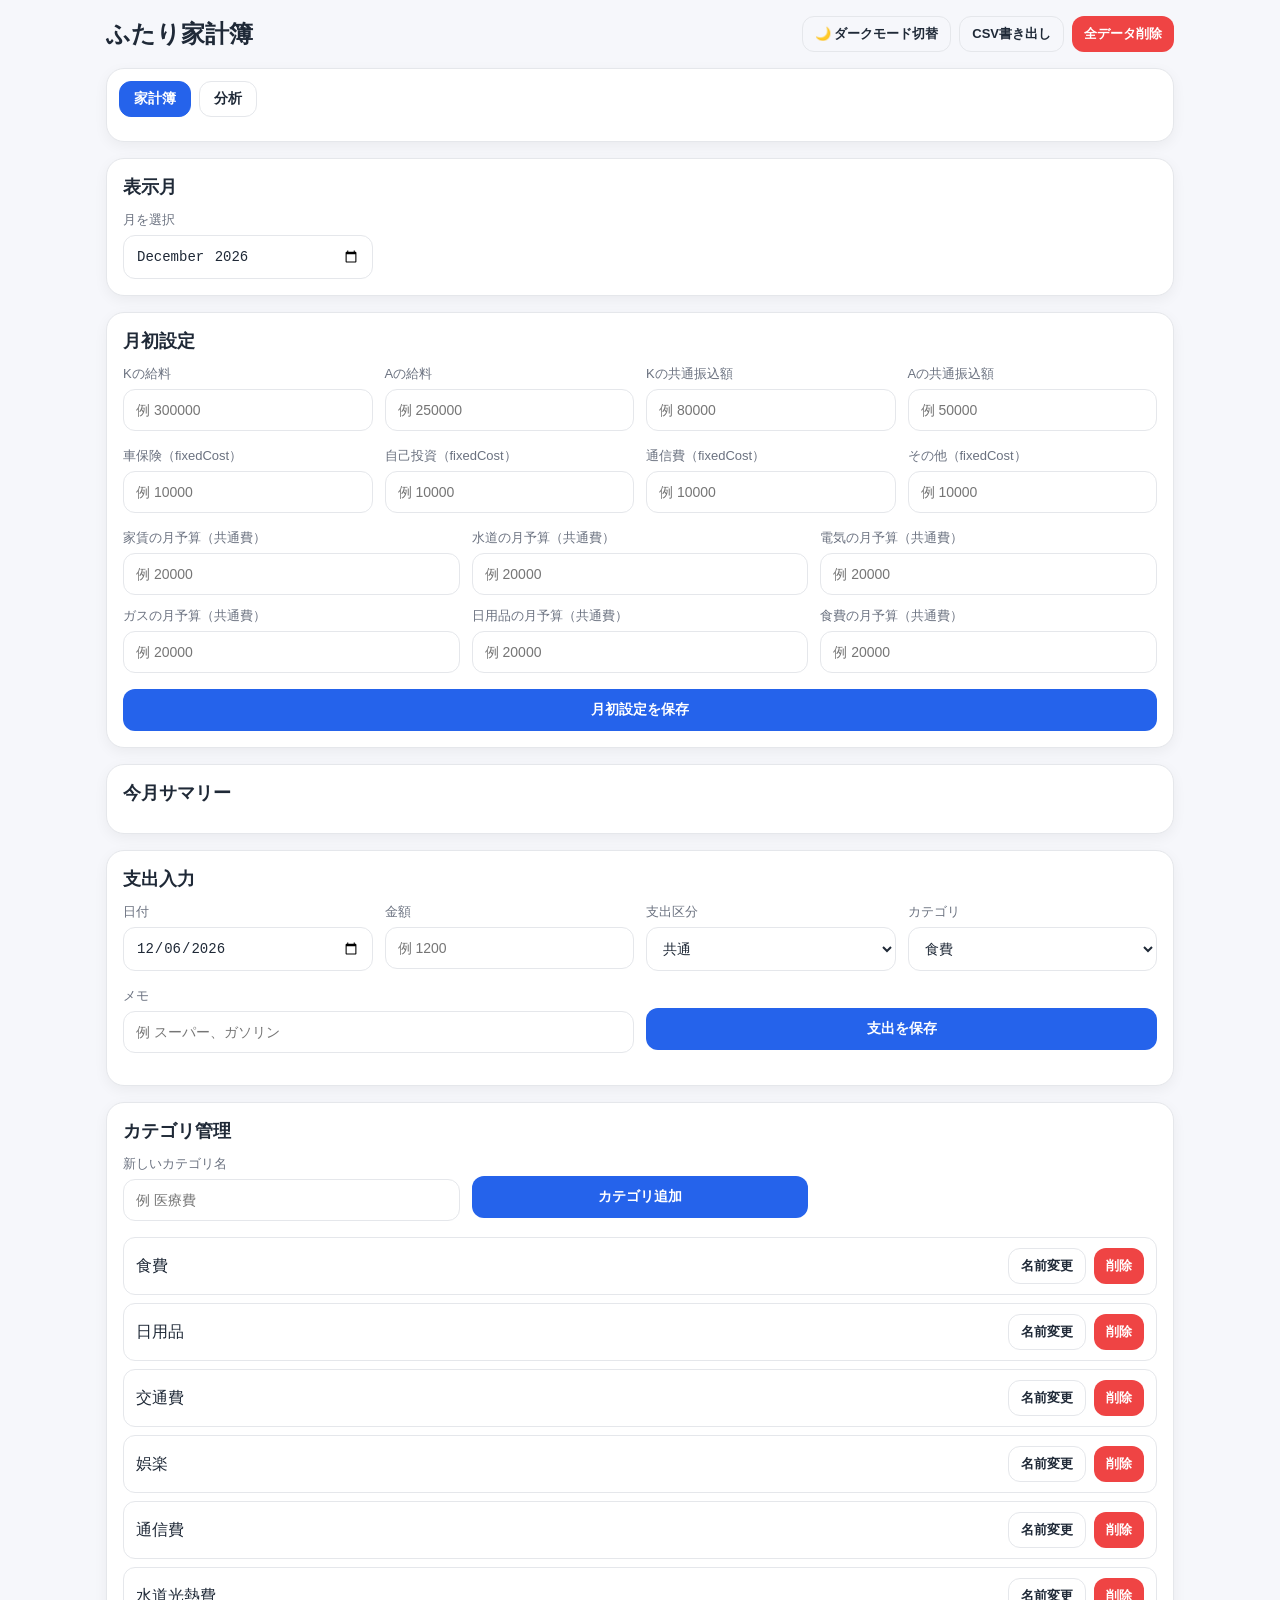
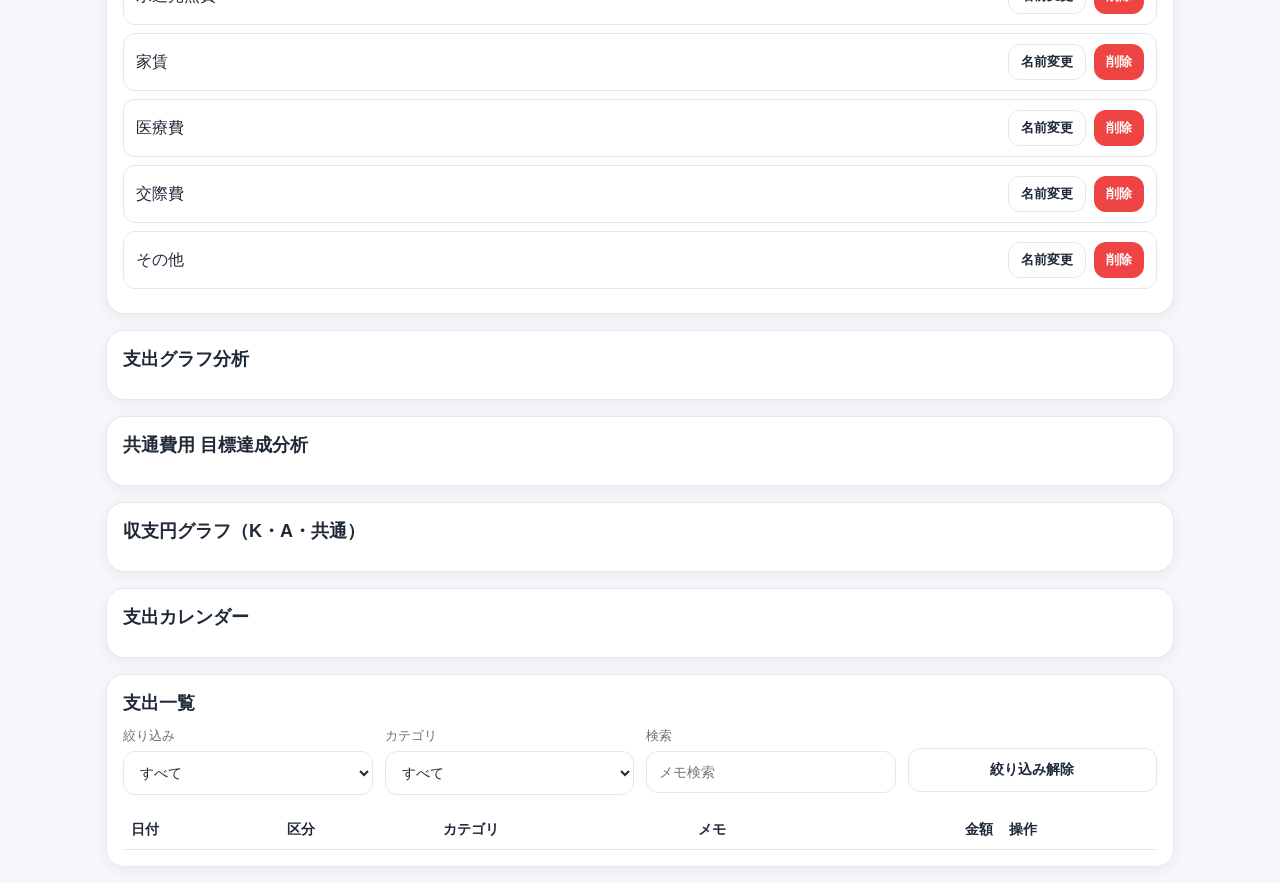
==== index.html @ 37479541 "Merge branch 'main' into codex/fix-expenditure-analysis-features" ====
<!DOCTYPE html>
<html lang="ja">
<head>
  <meta charset="UTF-8" />
  <meta name="viewport" content="width=device-width, initial-scale=1.0" />
  <title>ふたり家計簿</title>
  <style>
    :root{
      --bg:#f6f7fb;
      --card:#ffffff;
      --text:#1f2937;
      --sub:#6b7280;
      --line:#e5e7eb;
      --accent:#2563eb;
      --accent2:#10b981;
      --danger:#ef4444;
      --male:#3b82f6;
      --female:#ec4899;
      --common:#8b5cf6;
    }
    body.dark{
      --bg:#0f172a;
      --card:#111827;
      --text:#f3f4f6;
      --sub:#9ca3af;
      --line:#374151;
      --accent:#60a5fa;
      --accent2:#34d399;
      --danger:#f87171;
      --male:#60a5fa;
      --female:#f472b6;
      --common:#a78bfa;
    }
    *{box-sizing:border-box}
    body{
      margin:0;
      font-family:-apple-system,BlinkMacSystemFont,"Segoe UI",Roboto,"Hiragino Sans","Noto Sans JP",sans-serif;
      background:var(--bg);
      color:var(--text);
    }
    .wrap{
      max-width:1100px;
      margin:0 auto;
      padding:16px;
    }
    .topbar{
      display:flex;
      justify-content:space-between;
      align-items:center;
      gap:12px;
      margin-bottom:16px;
      flex-wrap:wrap;
    }
    .title{
      font-size:24px;
      font-weight:700;
    }
    .row{
      display:grid;
      grid-template-columns:repeat(12,1fr);
      gap:16px;
    }
    .card{
      grid-column:span 12;
      background:var(--card);
      border:1px solid var(--line);
      border-radius:18px;
      padding:16px;
      box-shadow:0 4px 14px rgba(0,0,0,.05);
    }
    .card h2{
      margin:0 0 12px;
      font-size:18px;
    }
    .grid-2{
      display:grid;
      grid-template-columns:1fr 1fr;
      gap:12px;
    }
    .grid-3{
      display:grid;
      grid-template-columns:repeat(3,1fr);
      gap:12px;
    }
    .grid-4{
      display:grid;
      grid-template-columns:repeat(4,1fr);
      gap:12px;
    }
    label{
      display:block;
      font-size:13px;
      color:var(--sub);
      margin-bottom:6px;
    }
    input, select, button, textarea{
      width:100%;
      padding:12px;
      border:1px solid var(--line);
      border-radius:12px;
      background:var(--card);
      color:var(--text);
      font-size:14px;
    }
    textarea{min-height:80px; resize:vertical}
    button{
      cursor:pointer;
      font-weight:700;
    }
    .btn-primary{
      background:var(--accent);
      color:white;
      border:none;
    }
    .btn-sub{
      background:transparent;
    }
    .btn-danger{
      background:var(--danger);
      color:white;
      border:none;
    }
    .summary{
      display:grid;
      grid-template-columns:repeat(3,1fr);
      gap:12px;
    }
    .metric{
      border:1px solid var(--line);
      border-radius:16px;
      padding:14px;
    }
    .metric .label{
      color:var(--sub);
      font-size:13px;
      margin-bottom:8px;
    }
    .metric .value{
      font-size:22px;
      font-weight:800;
    }
    .tag{
      display:inline-block;
      padding:4px 10px;
      border-radius:999px;
      font-size:12px;
      font-weight:700;
      color:white;
    }
    .tag-common{background:var(--common)}
    .tag-male{background:var(--male)}
    .tag-female{background:var(--female)}
    table{
      width:100%;
      border-collapse:collapse;
      font-size:14px;
    }
    th,td{
      padding:10px 8px;
      border-bottom:1px solid var(--line);
      text-align:left;
      vertical-align:top;
    }
    .actions{
      display:flex;
      gap:8px;
      flex-wrap:wrap;
    }
    .small{
      width:auto;
      padding:8px 12px;
      font-size:13px;
    }
    .muted{color:var(--sub)}
    .right{text-align:right}
    .chartbar{
      height:14px;
      background:var(--line);
      border-radius:999px;
      overflow:hidden;
      margin-top:6px;
    }
    .chartfill{
      height:100%;
      border-radius:999px;
    }
    .section-space{margin-top:16px}
    .tabs{display:flex;gap:8px;flex-wrap:wrap;margin-bottom:12px}
    .tab-btn{width:auto;padding:8px 14px}
    .tab-btn.active{background:var(--accent);color:#fff;border-color:var(--accent)}
    .pie-wrap{display:grid;grid-template-columns:repeat(auto-fit,minmax(280px,1fr));gap:16px}
    .pie-card{border:1px solid var(--line);border-radius:16px;padding:16px}
    .pie{
      width:min(240px,70vw);
      height:min(240px,70vw);
      border-radius:50%;
      margin:0 auto 14px;
      background:conic-gradient(var(--accent) 0 50%, var(--line) 50% 100%);
      border:1px solid var(--line);
    }
    .pie-title{font-size:17px;font-weight:700;margin-bottom:10px}
    .pie-summary{font-size:14px;margin-bottom:12px}
    .legend{display:grid;gap:8px}
    .legend-item{display:flex;align-items:center;justify-content:space-between;gap:10px;font-size:14px}
    .legend-label{display:flex;align-items:center;gap:8px;min-width:0}
    .legend-color{width:14px;height:14px;border-radius:4px;flex-shrink:0;border:1px solid rgba(0,0,0,.08)}
    .legend-text{white-space:nowrap;overflow:hidden;text-overflow:ellipsis}
    .section-title{font-weight:700;font-size:16px;margin-bottom:12px}
    .bar-group{display:grid;gap:14px}
    .bar-box{border:1px solid var(--line);border-radius:14px;padding:14px}
    .budget-result{font-weight:700}
    .budget-result.over{color:var(--danger)}
    .budget-result.under{color:var(--male)}
    .calendar{display:grid;grid-template-columns:repeat(7,1fr);gap:6px}
    .cal-cell{border:1px solid var(--line);border-radius:10px;padding:10px;min-height:56px;font-size:13px}
    .cal-head{font-weight:700;text-align:center;background:var(--bg)}
    .cal-mark{display:inline-block;width:8px;height:8px;border-radius:50%;background:var(--accent2);margin-left:4px}
    @media (max-width: 820px){
      .grid-2,.grid-3,.grid-4,.summary{grid-template-columns:1fr}
      .title{font-size:20px}
      table{font-size:13px}
      .hide-mobile{display:none}
      .pie-card{padding:14px}
      .legend-item{font-size:13px}
    }
  </style>
</head>
<body>
  <div class="wrap">
    <div class="topbar">
      <div class="title">ふたり家計簿</div>
      <div class="actions">
        <button class="small btn-sub" id="themeBtn">🌙 ダークモード切替</button>
        <button class="small btn-sub" id="exportBtn">CSV書き出し</button>
        <button class="small btn-danger" id="resetBtn">全データ削除</button>
      </div>
    </div>

    <div class="row">
      <div class="card" style="padding:12px;" data-page="all">
        <div class="tabs">
          <button class="btn-sub tab-btn active" data-tab="ledger" id="ledgerTab">家計簿</button>
          <button class="btn-sub tab-btn" data-tab="analysis" id="analysisTab">分析</button>
        </div>
      </div>
      <div class="card" data-page="ledger">
        <h2>表示月</h2>
        <div class="grid-4">
          <div>
            <label>月を選択</label>
            <input type="month" id="monthPicker" />
          </div>
        </div>
      </div>

      <div class="card" data-page="ledger">
        <h2>月初設定</h2>
        <div class="grid-4">
          <div>
            <label>Kの給料</label>
            <input type="number" id="maleSalary" placeholder="例 300000" />
          </div>
          <div>
            <label>Aの給料</label>
            <input type="number" id="femaleSalary" placeholder="例 250000" />
          </div>
          <div>
            <label>Kの共通振込額</label>
            <input type="number" id="maleTransfer" placeholder="例 80000" />
          </div>
          <div>
            <label>Aの共通振込額</label>
            <input type="number" id="femaleTransfer" placeholder="例 50000" />
          </div>
        </div>
        <div id="fixedCostInputs" class="grid-4 section-space"></div>
        <div id="commonBudgetInputs" class="grid-3 section-space"></div>
        <div class="section-space">
          <button class="btn-primary" id="saveMonthlyBtn">月初設定を保存</button>
        </div>
      </div>

      <div class="card" data-page="ledger">
        <h2>今月サマリー</h2>
        <div class="summary" id="summaryArea"></div>
      </div>

      <div class="card" data-page="ledger">
        <h2>支出入力</h2>
        <div class="grid-4">
          <div>
            <label>日付</label>
            <input type="date" id="date" />
          </div>
          <div>
            <label>金額</label>
            <input type="number" id="amount" placeholder="例 1200" />
          </div>
          <div>
            <label>支出区分</label>
            <select id="owner">
              <option value="common">共通</option>
              <option value="male">K</option>
              <option value="female">A</option>
            </select>
          </div>
          <div>
            <label>カテゴリ</label>
            <select id="category"></select>
          </div>
        </div>
        <div class="grid-2 section-space">
          <div>
            <label>メモ</label>
            <input type="text" id="memo" placeholder="例 スーパー、ガソリン" />
          </div>
          <div>
            <label>&nbsp;</label>
            <button class="btn-primary" id="saveTxBtn">支出を保存</button>
          </div>
        </div>
        <div class="muted section-space" id="editState"></div>
      </div>

      <div class="card" data-page="ledger">
        <h2>カテゴリ管理</h2>
        <div class="grid-3">
          <div>
            <label>新しいカテゴリ名</label>
            <input type="text" id="newCategory" placeholder="例 医療費" />
          </div>
          <div>
            <label>&nbsp;</label>
            <button class="btn-primary" id="addCategoryBtn">カテゴリ追加</button>
          </div>
          <div></div>
        </div>
        <div class="section-space" id="categoryList"></div>
      </div>

      <div class="card" data-page="analysis">
        <h2>支出グラフ分析</h2>
        <div id="chartArea"></div>
      </div>

      <div class="card" data-page="analysis">
        <h2>共通費用 目標達成分析</h2>
        <div id="budgetAnalysisArea"></div>
      </div>

      <div class="card" data-page="analysis">
        <h2>収支円グラフ（K・A・共通）</h2>
        <div id="pieArea" class="pie-wrap"></div>
      </div>

      <div class="card" data-page="analysis">
        <h2>支出カレンダー</h2>
        <div id="calendarArea"></div>
      </div>

      <div class="card" data-page="ledger">
        <h2>支出一覧</h2>
        <div class="grid-4">
          <div>
            <label>絞り込み</label>
            <select id="filterOwner">
              <option value="">すべて</option>
              <option value="common">共通</option>
              <option value="male">K</option>
              <option value="female">A</option>
            </select>
          </div>
          <div>
            <label>カテゴリ</label>
            <select id="filterCategory">
              <option value="">すべて</option>
            </select>
          </div>
          <div>
            <label>検索</label>
            <input type="text" id="searchText" placeholder="メモ検索" />
          </div>
          <div>
            <label>&nbsp;</label>
            <button class="btn-sub" id="clearFilterBtn">絞り込み解除</button>
          </div>
        </div>
        <div class="section-space" style="overflow:auto">
          <table>
            <thead>
              <tr>
                <th>日付</th>
                <th>区分</th>
                <th>カテゴリ</th>
                <th>メモ</th>
                <th class="right">金額</th>
                <th>操作</th>
              </tr>
            </thead>
            <tbody id="txTable"></tbody>
          </table>
        </div>
      </div>
    </div>
  </div>

  <script>
    const DEFAULT_CATEGORIES = ["食費","日用品","交通費","娯楽","通信費","水道光熱費","家賃","医療費","交際費","その他"];
    const COMMON_BUDGET_CATEGORIES = ["家賃","水道","電気","ガス","日用品","食費"];
    const FIXED_COST_CATEGORIES = ["車保険","自己投資","通信費","その他"];
    const STORAGE_KEY = "kakeibo_app_v1";

    const state = loadState();
    let editingId = null;

    const els = {
      monthPicker: document.getElementById("monthPicker"),
      maleSalary: document.getElementById("maleSalary"),
      femaleSalary: document.getElementById("femaleSalary"),
      maleTransfer: document.getElementById("maleTransfer"),
      femaleTransfer: document.getElementById("femaleTransfer"),
      saveMonthlyBtn: document.getElementById("saveMonthlyBtn"),
      fixedCostInputs: document.getElementById("fixedCostInputs"),
      commonBudgetInputs: document.getElementById("commonBudgetInputs"),
      date: document.getElementById("date"),
      amount: document.getElementById("amount"),
      owner: document.getElementById("owner"),
      category: document.getElementById("category"),
      memo: document.getElementById("memo"),
      saveTxBtn: document.getElementById("saveTxBtn"),
      txTable: document.getElementById("txTable"),
      summaryArea: document.getElementById("summaryArea"),
      filterOwner: document.getElementById("filterOwner"),
      filterCategory: document.getElementById("filterCategory"),
      searchText: document.getElementById("searchText"),
      clearFilterBtn: document.getElementById("clearFilterBtn"),
      addCategoryBtn: document.getElementById("addCategoryBtn"),
      newCategory: document.getElementById("newCategory"),
      categoryList: document.getElementById("categoryList"),
      chartArea: document.getElementById("chartArea"),
      budgetAnalysisArea: document.getElementById("budgetAnalysisArea"),
      pieArea: document.getElementById("pieArea"),
      calendarArea: document.getElementById("calendarArea"),
      exportBtn: document.getElementById("exportBtn"),
      resetBtn: document.getElementById("resetBtn"),
      themeBtn: document.getElementById("themeBtn"),
      editState: document.getElementById("editState"),
      pageCards: [...document.querySelectorAll("[data-page]")],
      tabButtons: [...document.querySelectorAll(".tab-btn")]
    };

    init();

    function init(){
      const now = new Date();
      const month = state.currentMonth || now.toISOString().slice(0,7);
      state.currentMonth = month;
      els.monthPicker.value = month;
      els.date.value = new Date().toISOString().slice(0,10);

      applyTheme();
      renderCategoryOptions();
      renderFilterCategoryOptions();
      renderFixedCostInputs();
      renderBudgetInputs();
      loadMonthlyInputs();
      renderAll();
      setPage(state.currentPage || "ledger");

      els.monthPicker.addEventListener("change", () => {
        state.currentMonth = els.monthPicker.value;
        saveState();
        loadMonthlyInputs();
        renderAll();
      });

      els.saveMonthlyBtn.addEventListener("click", saveMonthlyData);
      els.saveTxBtn.addEventListener("click", saveTransaction);
      els.filterOwner.addEventListener("change", renderTransactions);
      els.filterCategory.addEventListener("change", renderTransactions);
      els.searchText.addEventListener("input", renderTransactions);
      els.clearFilterBtn.addEventListener("click", () => {
        els.filterOwner.value = "";
        els.filterCategory.value = "";
        els.searchText.value = "";
        renderTransactions();
      });
      els.addCategoryBtn.addEventListener("click", addCategory);
      els.exportBtn.addEventListener("click", exportCSV);
      els.resetBtn.addEventListener("click", resetAll);
      els.themeBtn.addEventListener("click", toggleTheme);
      els.tabButtons.forEach(btn => {
        btn.addEventListener("click", () => setPage(btn.dataset.tab));
      });
    }

    function loadState(){
      const raw = localStorage.getItem(STORAGE_KEY);
      if(raw){
        try{
          const parsed = JSON.parse(raw);
          parsed.categories = parsed.categories?.length ? parsed.categories : [...DEFAULT_CATEGORIES];
          parsed.monthly = parsed.monthly || {};
          Object.keys(parsed.monthly).forEach(month => {
            const monthData = parsed.monthly[month] || {};
            if(monthData.isAutoCreated == null){
              monthData.isAutoCreated = isEmptyAutoCreatedMonth(month, monthData, parsed.transactions || []);
            }
            parsed.monthly[month] = monthData;
          });
          parsed.transactions = parsed.transactions || [];
          parsed.theme = parsed.theme || "light";
          parsed.currentPage = parsed.currentPage || "ledger";
          return parsed;
        }catch(e){}
      }
      return {
        currentMonth: "",
        categories: [...DEFAULT_CATEGORIES],
        monthly: {},
        transactions: [],
        theme: "light",
        currentPage: "ledger"
      };
    }

    function isEmptyAutoCreatedMonth(month, monthData, transactions){
      const hasTransactions = transactions.some(t => t.month === month);
      const hasMonthlyValues = Number(monthData.maleSalary || 0) > 0
        || Number(monthData.femaleSalary || 0) > 0
        || Number(monthData.maleTransfer || 0) > 0
        || Number(monthData.femaleTransfer || 0) > 0;
      const hasFixedCosts = FIXED_COST_CATEGORIES.some(cat => Number(monthData.fixedCosts?.[cat] || 0) > 0);
      const hasCommonBudgets = Object.values(monthData.commonBudgets || {}).some(v => Number(v || 0) > 0);
      return !hasTransactions && !hasMonthlyValues && !hasFixedCosts && !hasCommonBudgets;
    }

    function saveState(){
      localStorage.setItem(STORAGE_KEY, JSON.stringify(state));
    }

    function getMonthData(month){
      if(!state.monthly[month]){
        state.monthly[month] = {
          maleSalary: 0,
          femaleSalary: 0,
          maleTransfer: 0,
          femaleTransfer: 0,
          isAutoCreated: true,
          fixedCosts: getInheritedFixedCosts(month),
          commonBudgets: {}
        };
      }
      if(state.monthly[month].isAutoCreated){
        state.monthly[month].fixedCosts = getInheritedFixedCosts(month);
      }
      state.monthly[month].fixedCosts = state.monthly[month].fixedCosts || {};
      state.monthly[month].commonBudgets = state.monthly[month].commonBudgets || {};
      return state.monthly[month];
    }

    function getInheritedFixedCosts(month){
      let previousMonth = getPreviousMonth(month);
      let previous = state.monthly[previousMonth];
      while((!previous || previous.isAutoCreated) && previousMonth >= "2000-01"){
        previousMonth = getPreviousMonth(previousMonth);
        previous = state.monthly[previousMonth];
      }
      const fixedCosts = {};
      FIXED_COST_CATEGORIES.forEach(cat => {
        fixedCosts[cat] = Number(previous?.fixedCosts?.[cat] || 0);
      });
      return fixedCosts;
    }

    function getPreviousMonth(month){
      const [year, mon] = month.split("-").map(Number);
      const date = new Date(year, mon - 2, 1);
      return `${date.getFullYear()}-${String(date.getMonth() + 1).padStart(2, "0")}`;
    }

    function renderFixedCostInputs(){
      els.fixedCostInputs.innerHTML = FIXED_COST_CATEGORIES.map(cat => `
        <div>
          <label>${escapeHtml(cat)}（fixedCost）</label>
          <input type="number" data-fixed-cost="${escapeHtml(cat)}" placeholder="例 10000" />
        </div>
      `).join("");
    }

    function renderBudgetInputs(){
      els.commonBudgetInputs.innerHTML = COMMON_BUDGET_CATEGORIES.map(cat => `
        <div>
          <label>${escapeHtml(cat)}の月予算（共通費）</label>
          <input type="number" data-budget-cat="${escapeHtml(cat)}" placeholder="例 20000" />
        </div>
      `).join("");
    }

    function loadMonthlyInputs(){
      const m = getMonthData(state.currentMonth);
      els.maleSalary.value = m.maleSalary || "";
      els.femaleSalary.value = m.femaleSalary || "";
      els.maleTransfer.value = m.maleTransfer || "";
      els.femaleTransfer.value = m.femaleTransfer || "";
      FIXED_COST_CATEGORIES.forEach(cat => {
        const input = document.querySelector(`[data-fixed-cost="${cat}"]`);
        if(input) input.value = m.fixedCosts?.[cat] || "";
      });
      COMMON_BUDGET_CATEGORIES.forEach(cat => {
        const input = document.querySelector(`[data-budget-cat="${cat}"]`);
        if(input) input.value = m.commonBudgets?.[cat] || "";
      });
    }

    function saveMonthlyData(){
      const m = getMonthData(state.currentMonth);
      m.maleSalary = Number(els.maleSalary.value || 0);
      m.femaleSalary = Number(els.femaleSalary.value || 0);
      m.maleTransfer = Number(els.maleTransfer.value || 0);
      m.femaleTransfer = Number(els.femaleTransfer.value || 0);
      m.isAutoCreated = false;
      m.fixedCosts = m.fixedCosts || {};
      FIXED_COST_CATEGORIES.forEach(cat => {
        const input = document.querySelector(`[data-fixed-cost="${cat}"]`);
        m.fixedCosts[cat] = Number(input?.value || 0);
      });
      m.commonBudgets = m.commonBudgets || {};
      COMMON_BUDGET_CATEGORIES.forEach(cat => {
        const input = document.querySelector(`[data-budget-cat="${cat}"]`);
        m.commonBudgets[cat] = Number(input?.value || 0);
      });
      saveState();
      renderAll();
      alert("月初設定を保存しました");
    }

    function renderCategoryOptions(){
      els.category.innerHTML = "";
      state.categories.forEach(cat => {
        const opt = document.createElement("option");
        opt.value = cat;
        opt.textContent = cat;
        els.category.appendChild(opt);
      });

      els.categoryList.innerHTML = state.categories.map(cat => `
        <div style="display:flex;gap:8px;align-items:center;justify-content:space-between;border:1px solid var(--line);padding:10px 12px;border-radius:12px;margin-bottom:8px;">
          <div>${escapeHtml(cat)}</div>
          <div class="actions">
            <button class="small btn-sub" onclick="renameCategory('${escapeJs(cat)}')">名前変更</button>
            <button class="small btn-danger" onclick="deleteCategory('${escapeJs(cat)}')">削除</button>
          </div>
        </div>
      `).join("");
    }

    function renderFilterCategoryOptions(){
      const current = els.filterCategory.value;
      els.filterCategory.innerHTML = '<option value="">すべて</option>';
      state.categories.forEach(cat => {
        const opt = document.createElement("option");
        opt.value = cat;
        opt.textContent = cat;
        els.filterCategory.appendChild(opt);
      });
      if([...els.filterCategory.options].some(o => o.value === current)){
        els.filterCategory.value = current;
      }
    }

    function addCategory(){
      const name = (els.newCategory.value || "").trim();
      if(!name) return alert("カテゴリ名を入力してください");
      if(state.categories.includes(name)) return alert("同じカテゴリがあります");
      state.categories.push(name);
      saveState();
      els.newCategory.value = "";
      renderCategoryOptions();
      renderFilterCategoryOptions();
    }

    window.renameCategory = function(oldName){
      const next = prompt("新しいカテゴリ名を入力してください", oldName);
      if(!next) return;
      const name = next.trim();
      if(!name) return;
      if(name !== oldName && state.categories.includes(name)) return alert("同じカテゴリがあります");

      state.categories = state.categories.map(c => c === oldName ? name : c);
      state.transactions.forEach(t => {
        if(t.category === oldName) t.category = name;
      });
      saveState();
      renderCategoryOptions();
      renderFilterCategoryOptions();
      renderAll();
    }

    window.deleteCategory = function(name){
      const used = state.transactions.some(t => t.category === name);
      if(used){
        alert("このカテゴリは使用中なので削除できません");
        return;
      }
      if(!confirm("カテゴリを削除しますか？")) return;
      state.categories = state.categories.filter(c => c !== name);
      saveState();
      renderCategoryOptions();
      renderFilterCategoryOptions();
    }

    function saveTransaction(){
      const date = els.date.value;
      const amount = Number(els.amount.value || 0);
      const owner = els.owner.value;
      const category = els.category.value;
      const memo = (els.memo.value || "").trim();

      if(!date) return alert("日付を入力してください");
      if(!amount || amount <= 0) return alert("金額を正しく入力してください");
      if(!category) return alert("カテゴリを選んでください");

      const tx = {
        id: editingId || crypto.randomUUID(),
        date,
        month: date.slice(0,7),
        amount,
        owner,
        category,
        memo
      };

      if(editingId){
        const idx = state.transactions.findIndex(t => t.id === editingId);
        state.transactions[idx] = tx;
        editingId = null;
        els.saveTxBtn.textContent = "支出を保存";
        els.editState.textContent = "";
      }else{
        state.transactions.push(tx);
      }

      saveState();
      clearForm();
      renderAll();
    }

    function clearForm(){
      els.amount.value = "";
      els.memo.value = "";
      els.owner.value = "common";
      els.category.value = state.categories[0] || "";
      els.date.value = new Date().toISOString().slice(0,10);
    }

    function getTransactionsForCurrentMonth(){
      return state.transactions
        .filter(t => t.month === state.currentMonth)
        .sort((a,b) => b.date.localeCompare(a.date));
    }

    function renderAll(){
      renderSummary();
      renderTransactions();
      renderCharts();
      renderBudgetAnalysis();
      renderPieCharts();
      renderCalendar();
    }

    function setPage(page){
      state.currentPage = page;
      saveState();
      els.pageCards.forEach(card => {
        const scope = card.dataset.page;
        card.style.display = (scope === "all" || scope === page) ? "" : "none";
      });
      els.tabButtons.forEach(btn => btn.classList.toggle("active", btn.dataset.tab === page));
    }

    function renderSummary(){
      const finance = getMonthlyFinance();

      els.summaryArea.innerHTML = `
        <div class="metric">
          <div class="label">2人の振込額 - 共通支出</div>
          <div class="value">${yen(finance.commonRemain)}</div>
        </div>
        <div class="metric">
          <div class="label">Kの給料 - Kの支出合計</div>
          <div class="value">${yen(maleRemain)}</div>
        </div>
        <div class="metric">
          <div class="label">Aの給料 - Aの支出合計</div>
          <div class="value">${yen(femaleRemain)}</div>
        </div>
        <div class="metric">
          <div class="label">共通支出合計</div>
          <div class="value">${yen(finance.commonExpense)}</div>
        </div>
        <div class="metric">
          <div class="label">Kの按分後残額（共通費60%反映）</div>
          <div class="value">${yen(maleAdjusted)}</div>
        </div>
        <div class="metric">
          <div class="label">Aの按分後残額（共通費40%反映）</div>
          <div class="value">${yen(femaleAdjusted)}</div>
        </div>
      `;
    }

    function renderTransactions(){
      const list = getTransactionsForCurrentMonth()
        .filter(t => !els.filterOwner.value || t.owner === els.filterOwner.value)
        .filter(t => !els.filterCategory.value || t.category === els.filterCategory.value)
        .filter(t => !els.searchText.value || (t.memo || "").toLowerCase().includes(els.searchText.value.toLowerCase()));

      els.txTable.innerHTML = list.map(t => `
        <tr>
          <td>${escapeHtml(t.date)}</td>
          <td>${ownerTag(t.owner)}</td>
          <td>${escapeHtml(t.category)}</td>
          <td>${escapeHtml(t.memo || "")}</td>
          <td class="right">${yen(t.amount)}</td>
          <td>
            <div class="actions">
              <button class="small btn-sub" onclick="editTx('${t.id}')">編集</button>
              <button class="small btn-danger" onclick="deleteTx('${t.id}')">削除</button>
            </div>
          </td>
        </tr>
      `).join("") || `<tr><td colspan="6" class="muted">まだ支出がありません</td></tr>`;
    }

    window.editTx = function(id){
      const t = state.transactions.find(x => x.id === id);
      if(!t) return;
      editingId = id;
      els.date.value = t.date;
      els.amount.value = t.amount;
      els.owner.value = t.owner;
      els.category.value = t.category;
      els.memo.value = t.memo || "";
      els.saveTxBtn.textContent = "編集を保存";
      els.editState.textContent = "編集中です。内容を直して「編集を保存」を押してください。";
      window.scrollTo({top: 0, behavior: "smooth"});
    }

    window.deleteTx = function(id){
      if(!confirm("この支出を削除しますか？")) return;
      state.transactions = state.transactions.filter(t => t.id !== id);
      if(editingId === id){
        editingId = null;
        els.saveTxBtn.textContent = "支出を保存";
        els.editState.textContent = "";
        clearForm();
      }
      saveState();
      renderAll();
    }

    function renderCharts(){
      const finance = getMonthlyFinance();
      const total = finance.commonExpense + finance.ownerExpenses.male + finance.ownerExpenses.female || 1;
      const catRows = Object.entries(finance.categoryTotals).sort((a,b) => b[1]-a[1]);

      els.chartArea.innerHTML = `
        <div class="grid-2">
          <div>
            <div style="font-weight:700;margin-bottom:10px;">共通 / K / A の比率</div>
            ${barRow("共通", byOwner.common, total, "var(--common)")}
            ${barRow("K", byOwner.male, total, "var(--male)")}
            ${barRow("A", byOwner.female, total, "var(--female)")}
          </div>
          <div class="bar-box">
            <div class="section-title">カテゴリ別支出</div>
            <div class="bar-group">
              ${catRows.length ? catRows.map(([name,val]) => barRow(name, val, sum(catRows.map(x=>x[1])) || 1, getCategoryColor(name))).join("") : '<div class="muted">まだデータがありません</div>'}
            </div>
          </div>
        </div>
      `;
    }

    function renderBudgetAnalysis(){
      const list = getTransactionsForCurrentMonth().filter(t => t.owner === "common");
      const budgets = getMonthData(state.currentMonth).commonBudgets || {};
      els.budgetAnalysisArea.innerHTML = COMMON_BUDGET_CATEGORIES.map(cat => {
        const spent = sum(list.filter(t => t.category.includes(cat)).map(t => t.amount));
        const budget = Number(budgets[cat] || 0);
        const diff = budget - spent;
        const total = Math.max(budget, spent, 1);
        const color = diff >= 0 ? "var(--male)" : "var(--danger)";
        const text = diff >= 0 ? `残額 ${yen(diff)}` : `${yen(diff)}`;
        return `
          <div style="margin-bottom:14px;border:1px solid var(--line);border-radius:14px;padding:14px;">
            <div style="display:flex;justify-content:space-between;gap:8px;">
              <div>${escapeHtml(cat)}（予算 ${yen(budget)} / 使用 ${yen(spent)}）</div>
              <div class="budget-result ${diff >= 0 ? "under" : "over"}">${text}</div>
            </div>
            <div class="chartbar" style="height:18px;margin-top:10px;"><div class="chartfill" style="width:${Math.round((spent/total)*100)}%;background:${color}"></div></div>
          </div>
        `;
      }).join("");
    }

    function renderPieCharts(){
      const list = getTransactionsForCurrentMonth();
      const m = getMonthData(state.currentMonth);
      const maleSpent = sum(list.filter(t => t.owner === "male").map(t => t.amount));
      const femaleSpent = sum(list.filter(t => t.owner === "female").map(t => t.amount));
      const commonSpent = sum(list.filter(t => t.owner === "common").map(t => t.amount));
      const pies = [
        {label:"K", income:Number(m.maleSalary || 0), expense:maleSpent, color:"var(--male)"},
        {label:"A", income:Number(m.femaleSalary || 0), expense:femaleSpent, color:"var(--female)"},
        {label:"共通", income:Number(m.maleTransfer || 0) + Number(m.femaleTransfer || 0), expense:commonSpent, color:"var(--common)"}
      ];

      els.pieArea.innerHTML = charts.map(chart => {
        const gradient = buildPieGradient(chart.segments);
        return `<div class="pie-card">
          <div class="pie-title">${chart.title}</div>
          <div class="pie" style="background:${gradient};"></div>
          <div class="pie-summary muted">${chart.summary}</div>
          <div class="legend">
            ${chart.segments.map(segment => `
              <div class="legend-item">
                <div class="legend-label">
                  <span class="legend-color" style="background:${segment.color};"></span>
                  <span class="legend-text">${escapeHtml(segment.label)}</span>
                </div>
                <div>${yen(segment.displayValue)} / ${segment.percent}%</div>
              </div>
            `).join("")}
          </div>
        </div>`;
      }).join("");
    }

    function renderCalendar(){
      const month = state.currentMonth;
      if(!month) return;
      const [y,m] = month.split("-").map(Number);
      const firstDay = new Date(y, m - 1, 1);
      const lastDate = new Date(y, m, 0).getDate();
      const marks = new Set(getTransactionsForCurrentMonth().map(t => Number(t.date.slice(8,10))));
      const heads = ["日","月","火","水","木","金","土"].map(d => `<div class="cal-cell cal-head">${d}</div>`).join("");
      const blanks = Array(firstDay.getDay()).fill('<div class="cal-cell"></div>').join("");
      const days = Array.from({length:lastDate}, (_,i) => i + 1).map(day => `<div class="cal-cell">${day}${marks.has(day) ? '<span class="cal-mark"></span>' : ''}</div>`).join("");
      els.calendarArea.innerHTML = `<div class="calendar">${heads}${blanks}${days}</div><div class="muted section-space">● がついている日が支出あり</div>`;
    }

    function barRow(label, value, total, color){
      const pct = Math.round((value / total) * 100);
      return `
        <div>
          <div style="display:flex;justify-content:space-between;gap:8px;">
            <div>${escapeHtml(label)}</div>
            <div>${yen(value)} / ${pct}%</div>
          </div>
          <div class="chartbar" style="height:18px;margin-top:8px;">
            <div class="chartfill" style="width:${pct}%;background:${color};"></div>
          </div>
        </div>
      `;
    }

    function getMonthlyFinance(){
      const list = getTransactionsForCurrentMonth();
      const monthData = getMonthData(state.currentMonth);
      const commonExpense = sum(list.filter(t => t.owner === "common").map(t => t.amount));
      const ownerExpenses = {
        male: sum(list.filter(t => t.owner === "male").map(t => t.amount)),
        female: sum(list.filter(t => t.owner === "female").map(t => t.amount))
      };
      const ownerIncomes = {
        male: Number(monthData.maleSalary || 0),
        female: Number(monthData.femaleSalary || 0)
      };
      const ownerCommonShare = {
        male: commonExpense * OWNER_META.male.share,
        female: commonExpense * OWNER_META.female.share
      };
      const ownerBalances = {
        male: ownerIncomes.male - (ownerExpenses.male + ownerCommonShare.male),
        female: ownerIncomes.female - (ownerExpenses.female + ownerCommonShare.female)
      };
      const commonIncome = Number(monthData.maleTransfer || 0) + Number(monthData.femaleTransfer || 0);
      const categoryTotals = {};
      list.forEach(t => {
        const key = t.category || "未分類";
        categoryTotals[key] = (categoryTotals[key] || 0) + Number(t.amount || 0);
      });
      return {
        list,
        monthData,
        commonExpense,
        commonIncome,
        commonRemain: commonIncome - commonExpense,
        ownerExpenses,
        ownerIncomes,
        ownerCommonShare,
        ownerBalances,
        categoryTotals
      };
    }

    function buildOwnerPieData(owner, finance){
      const ownerLabel = OWNER_META[owner].label;
      const income = finance.ownerIncomes[owner];
      const personalTx = finance.list.filter(t => t.owner === owner);
      const categoryMap = {};
      personalTx.forEach(t => {
        const key = t.category || "未分類";
        categoryMap[key] = (categoryMap[key] || 0) + Number(t.amount || 0);
      });
      categoryMap["共通負担"] = finance.ownerCommonShare[owner];
      const spent = sum(Object.values(categoryMap));
      if(income > spent){
        categoryMap["残額"] = income - spent;
      }else if(spent > income){
        categoryMap["超過"] = spent - income;
      }
      return {
        title: `${ownerLabel}の収支円グラフ`,
        summary: `収入 ${yen(income)} / 支出+共通負担 ${yen(spent)}`,
        segments: createPieSegments(categoryMap, income, spent)
      };
    }

    function buildCommonPieData(finance){
      const categoryMap = {};
      finance.list.filter(t => t.owner === "common").forEach(t => {
        const key = t.category || "未分類";
        categoryMap[key] = (categoryMap[key] || 0) + Number(t.amount || 0);
      });
      if(finance.commonIncome > finance.commonExpense){
        categoryMap["残額"] = finance.commonIncome - finance.commonExpense;
      }else if(finance.commonExpense > finance.commonIncome){
        categoryMap["超過"] = finance.commonExpense - finance.commonIncome;
      }
      return {
        title: "共通費の円グラフ",
        summary: `共通資金 ${yen(finance.commonIncome)} / 共通支出 ${yen(finance.commonExpense)}`,
        segments: createPieSegments(categoryMap, finance.commonIncome, finance.commonExpense)
      };
    }

    function createPieSegments(categoryMap, baseValue, spentValue){
      const safeMap = Object.entries(categoryMap).filter(([, value]) => Number(value || 0) > 0);
      if(!safeMap.length){
        return [{
          label: "データなし",
          value: 1,
          displayValue: 0,
          color: "var(--line)",
          percent: 0
        }];
      }
      const total = Math.max(sum(safeMap.map(([, value]) => value)), baseValue || 0, spentValue || 0, 1);
      return safeMap.map(([label, value]) => ({
        label,
        value,
        displayValue: value,
        color: getCategoryColor(label),
        percent: Math.round((value / total) * 100)
      }));
    }

    function buildPieGradient(segments){
      if(!segments.length){
        return "conic-gradient(var(--line) 0 100%)";
      }
      let current = 0;
      const total = sum(segments.map(segment => segment.value)) || 1;
      const stops = segments.map(segment => {
        const start = current;
        current += (segment.value / total) * 100;
        return `${segment.color} ${start}% ${current}%`;
      });
      return `conic-gradient(${stops.join(",")})`;
    }

    function getCategoryColor(label){
      if(label === "残額") return "#2563eb";
      if(label === "超過") return "#ef4444";
      if(label === "共通負担") return "#8b5cf6";
      let code = 0;
      for(let i = 0; i < label.length; i++) code += label.charCodeAt(i) * (i + 1);
      return FIXED_CHART_COLORS[code % FIXED_CHART_COLORS.length];
    }

    function exportCSV(){
      const rows = [
        ["date","month","owner","category","memo","amount"],
        ...state.transactions.map(t => [t.date,t.month,t.owner,t.category,t.memo || "",t.amount])
      ];
      const csv = rows.map(r => r.map(v => `"${String(v).replaceAll('"','""')}"`).join(",")).join("\\n");
      const blob = new Blob([csv], {type: "text/csv;charset=utf-8;"});
      const url = URL.createObjectURL(blob);
      const a = document.createElement("a");
      a.href = url;
      a.download = "kakeibo.csv";
      a.click();
      URL.revokeObjectURL(url);
    }

    function resetAll(){
      if(!confirm("本当に全データを削除しますか？")) return;
      if(!confirm("本当に本当に削除します。戻せません。")) return;
      localStorage.removeItem(STORAGE_KEY);
      location.reload();
    }

    function toggleTheme(){
      state.theme = state.theme === "dark" ? "light" : "dark";
      saveState();
      applyTheme();
    }

    function applyTheme(){
      document.body.classList.toggle("dark", state.theme === "dark");
    }

    function ownerTag(owner){
      if(owner === "common") return '<span class="tag tag-common">共通</span>';
      if(owner === "male") return '<span class="tag tag-male">K</span>';
      return '<span class="tag tag-female">A</span>';
    }

    function yen(n){
      return new Intl.NumberFormat("ja-JP", {style:"currency", currency:"JPY", maximumFractionDigits:0}).format(Number(n || 0));
    }

    function sum(arr){
      return arr.reduce((a,b) => a + Number(b || 0), 0);
    }

    function escapeHtml(str){
      return String(str)
        .replaceAll("&","&amp;")
        .replaceAll("<","&lt;")
        .replaceAll(">","&gt;")
        .replaceAll('"',"&quot;")
        .replaceAll("'","&#39;");
    }

    function escapeJs(str){
      return String(str).replaceAll("\\","\\\\").replaceAll("'","\\'");
    }
  </script>
</body>
</html>
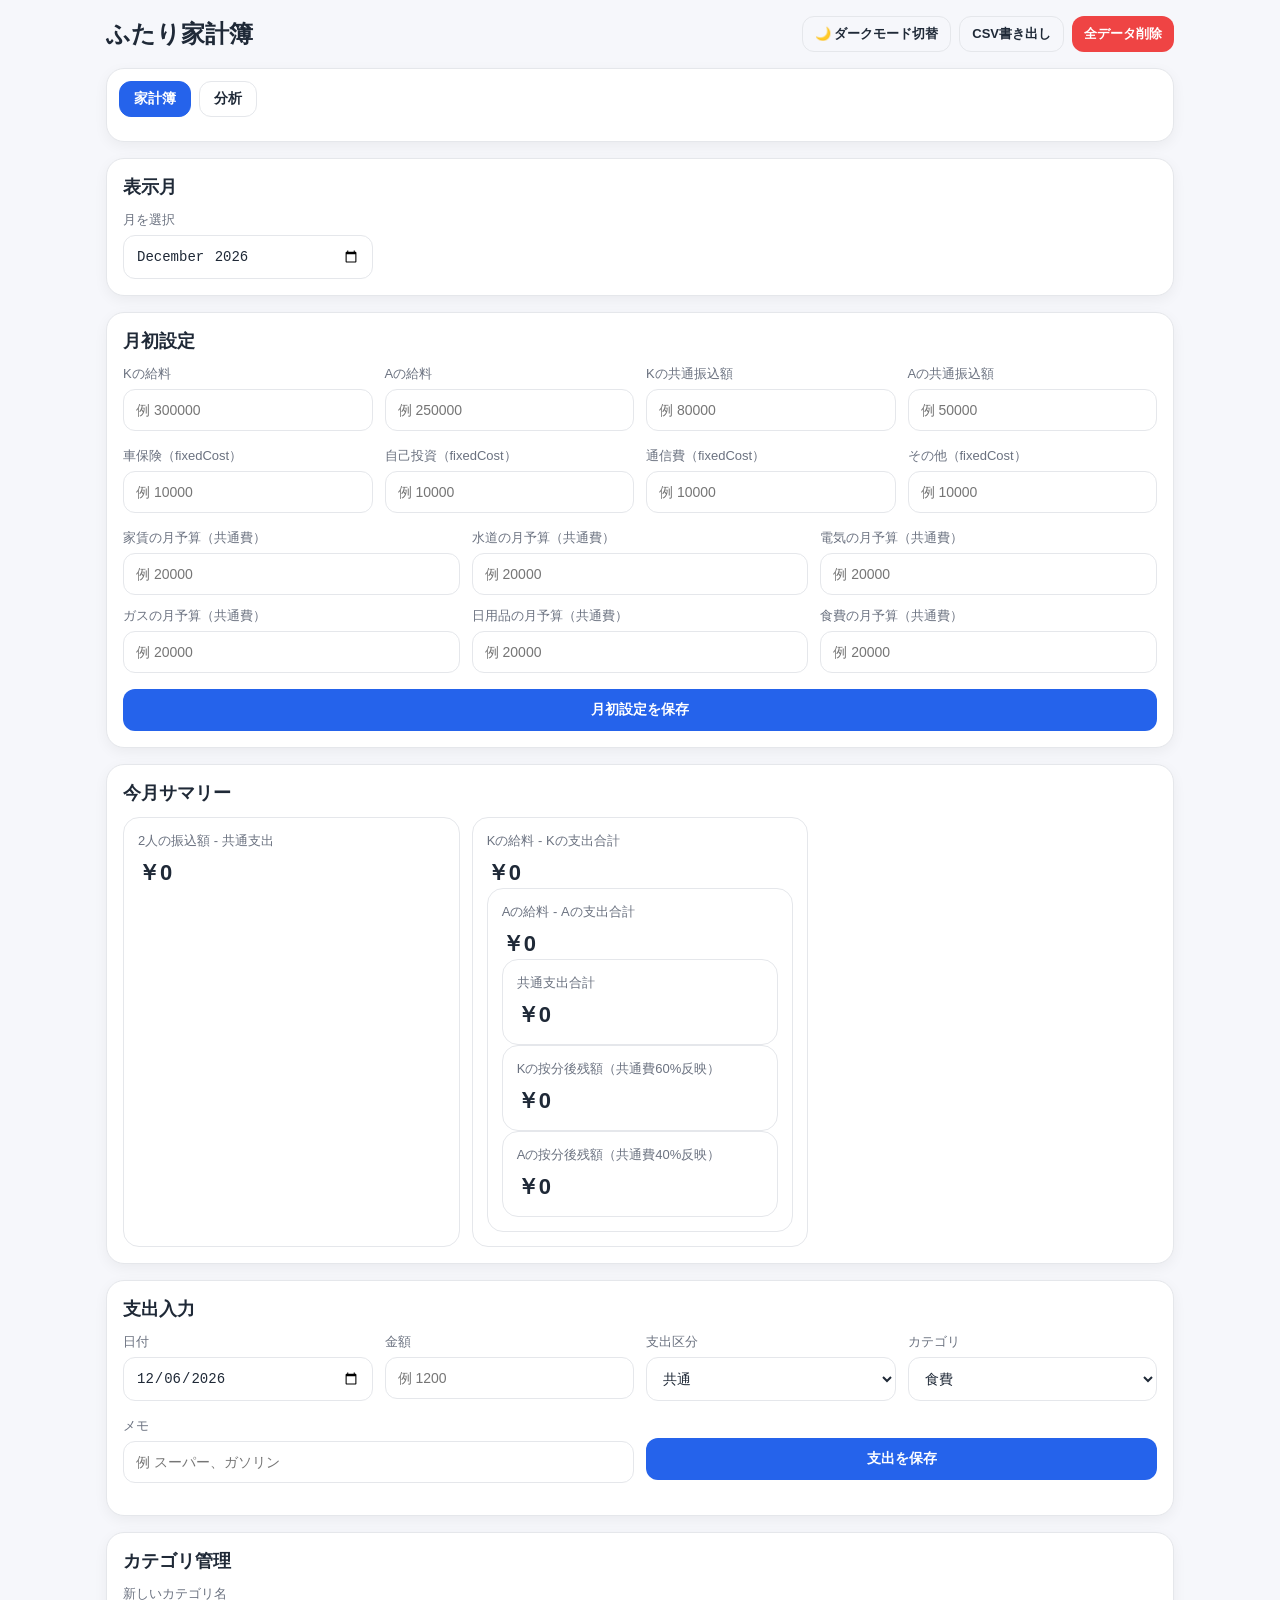
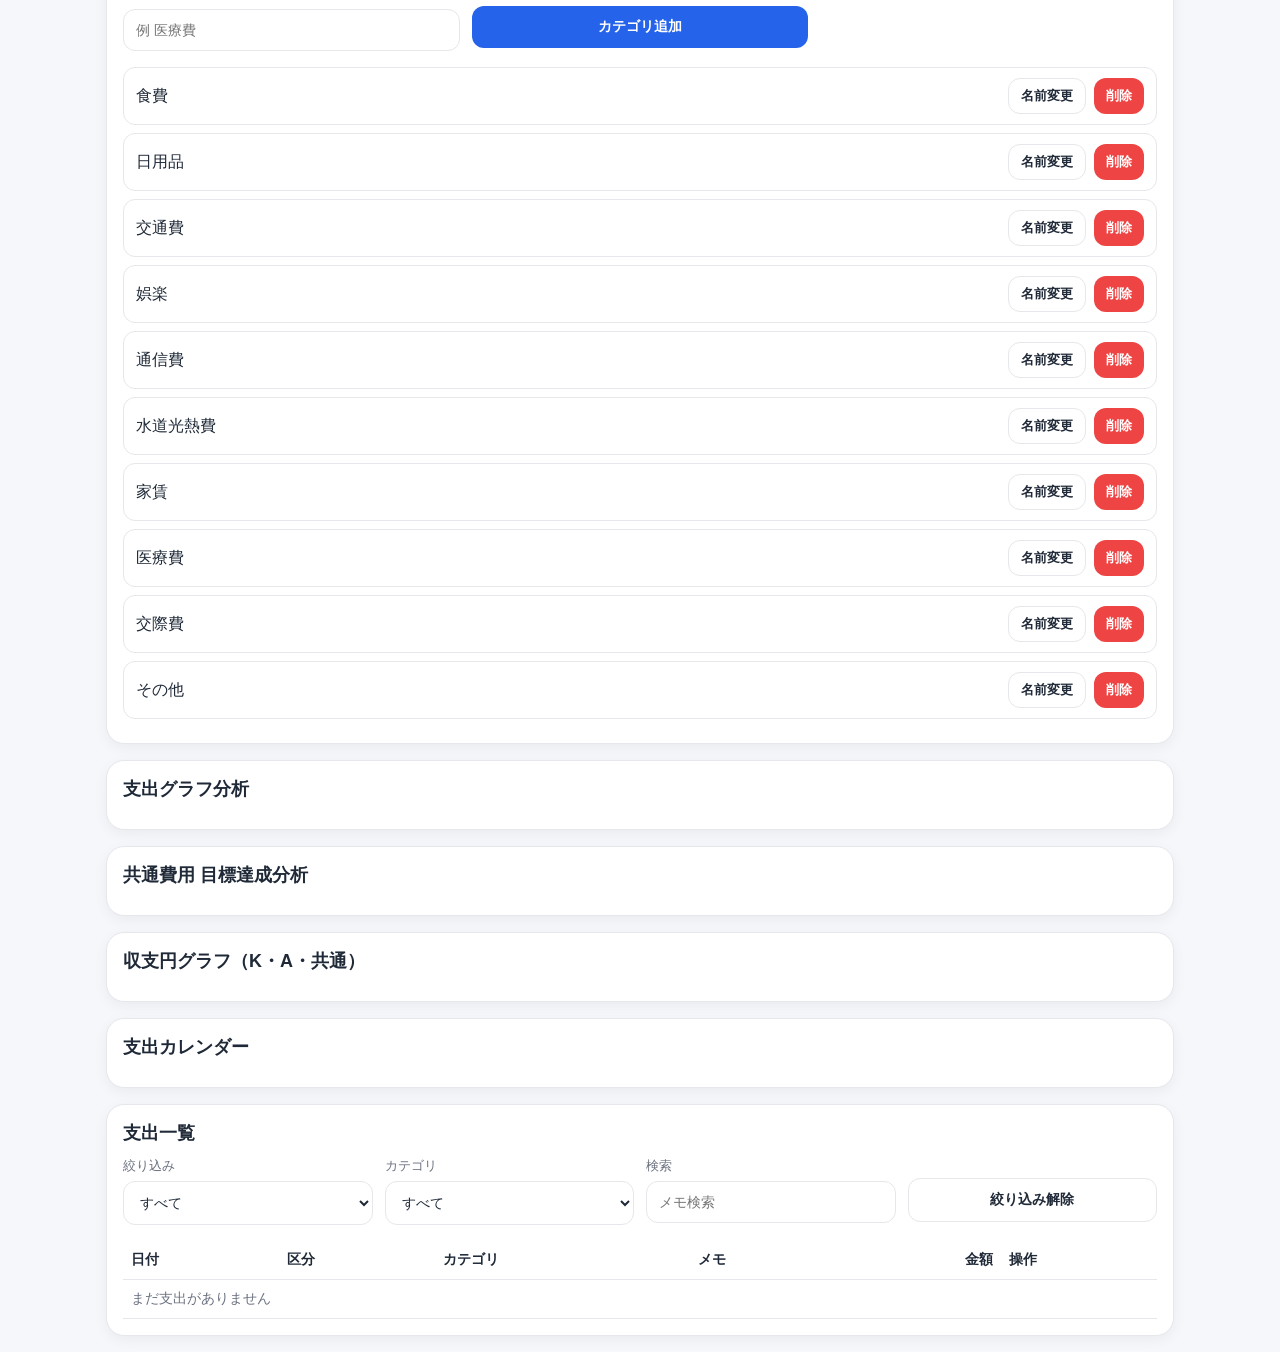
==== commit 296f9c76: "Update finance variables in index.html" ====
--- a/index.html
+++ b/index.html
@@ -1,3 +1,4 @@
+
 <!DOCTYPE html>
 <html lang="ja">
 <head>
@@ -408,6 +409,11 @@
     const DEFAULT_CATEGORIES = ["食費","日用品","交通費","娯楽","通信費","水道光熱費","家賃","医療費","交際費","その他"];
     const COMMON_BUDGET_CATEGORIES = ["家賃","水道","電気","ガス","日用品","食費"];
     const FIXED_COST_CATEGORIES = ["車保険","自己投資","通信費","その他"];
+    const OWNER_META = {
+  common: { label: "共通", color: "var(--common)", tagClass: "tag-common" },
+  male: { label: "K", color: "var(--male)", tagClass: "tag-male" },
+  female: { label: "A", color: "var(--female)", tagClass: "tag-female" }
+};
     const STORAGE_KEY = "kakeibo_app_v1";
 
     const state = loadState();
@@ -789,11 +795,11 @@
         </div>
         <div class="metric">
           <div class="label">Kの給料 - Kの支出合計</div>
-          <div class="value">${yen(maleRemain)}</div>
+          <div class="value">${yen(finance.maleRemain)}
         </div>
         <div class="metric">
           <div class="label">Aの給料 - Aの支出合計</div>
-          <div class="value">${yen(femaleRemain)}</div>
+          <div class="value">${yen(finance.femaleRemain)}
         </div>
         <div class="metric">
           <div class="label">共通支出合計</div>
@@ -801,11 +807,11 @@
         </div>
         <div class="metric">
           <div class="label">Kの按分後残額（共通費60%反映）</div>
-          <div class="value">${yen(maleAdjusted)}</div>
+          <div class="value">${yen(finance.maleAdjusted)}</div>
         </div>
         <div class="metric">
           <div class="label">Aの按分後残額（共通費40%反映）</div>
-          <div class="value">${yen(femaleAdjusted)}</div>
+          <div class="value">${yen(finance.femaleAdjusted)}</div>
         </div>
       `;
     }
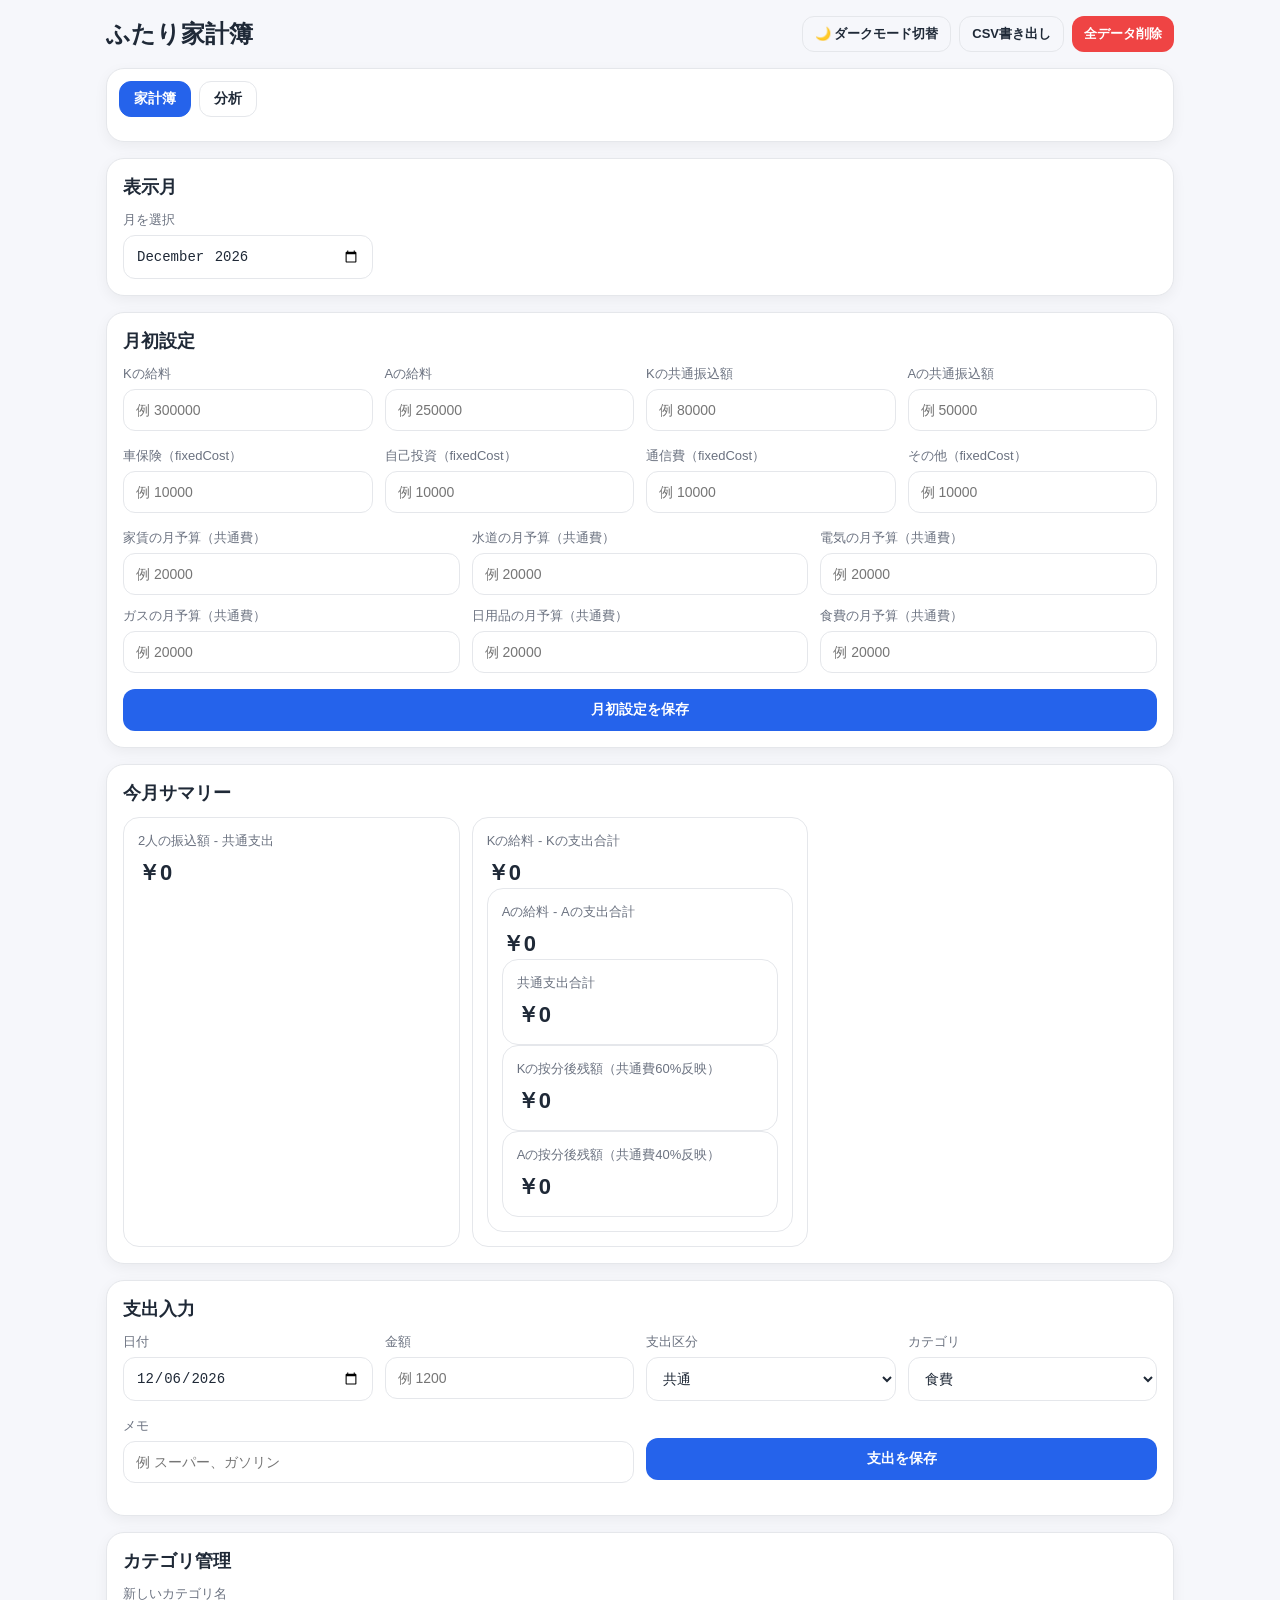
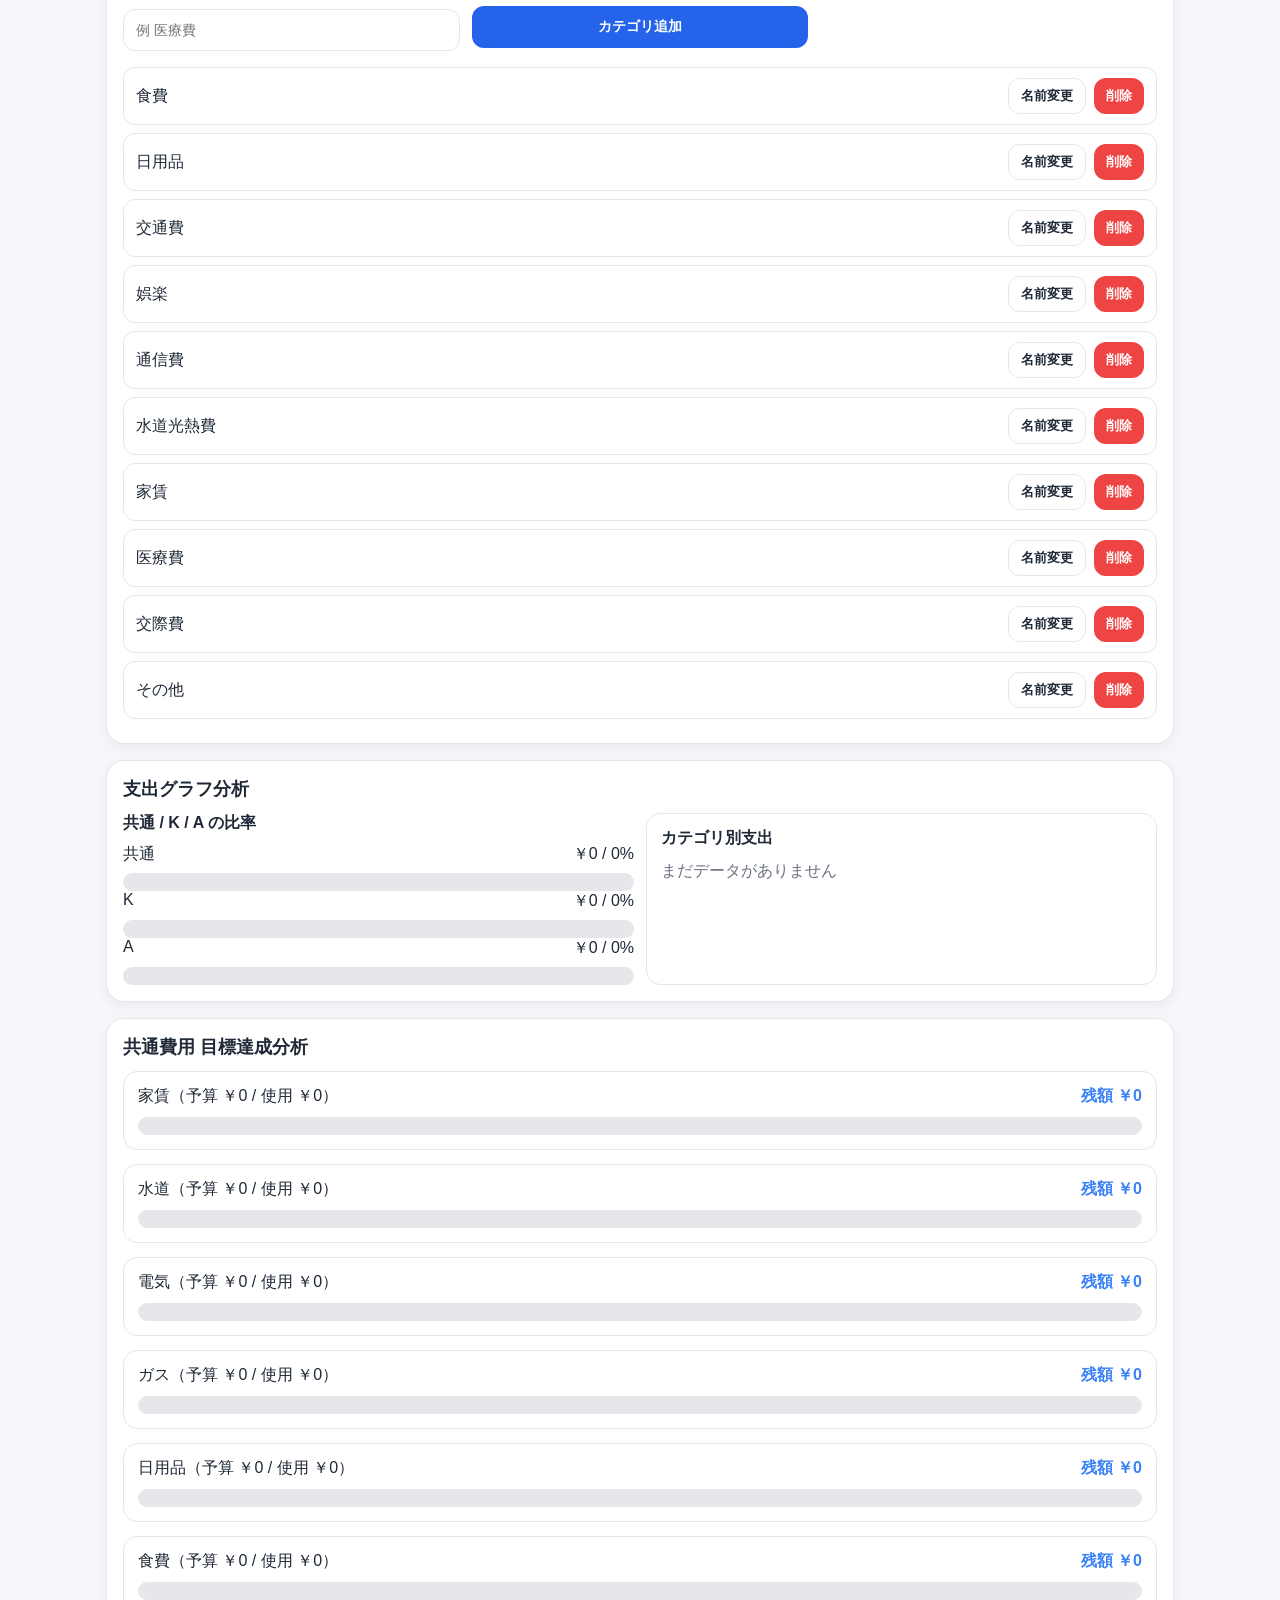
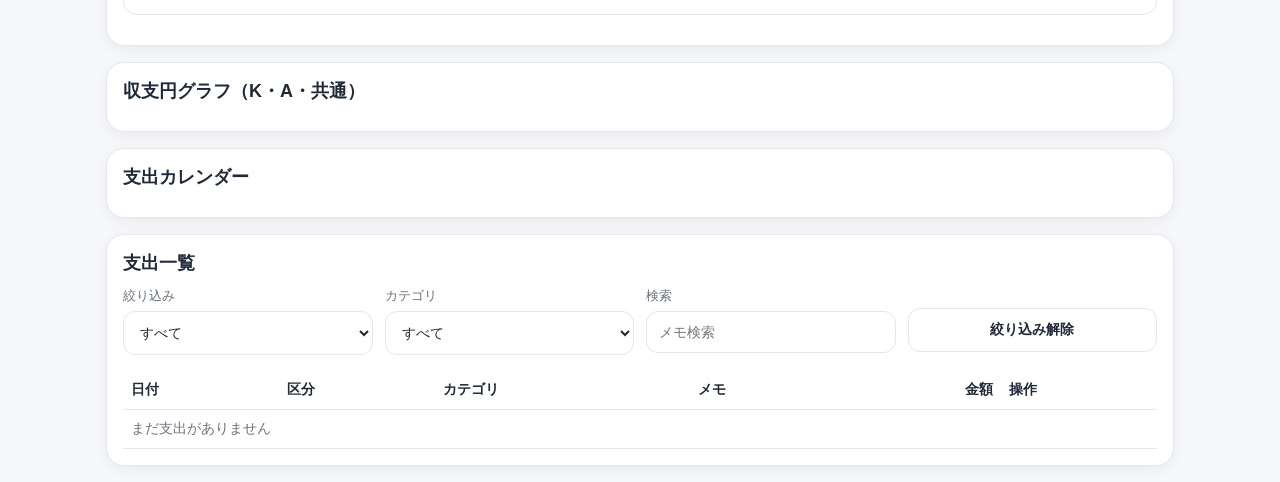
==== commit b3c367d5: "Update index.html" ====
--- a/index.html
+++ b/index.html
@@ -875,9 +875,9 @@
         <div class="grid-2">
           <div>
             <div style="font-weight:700;margin-bottom:10px;">共通 / K / A の比率</div>
-            ${barRow("共通", byOwner.common, total, "var(--common)")}
-            ${barRow("K", byOwner.male, total, "var(--male)")}
-            ${barRow("A", byOwner.female, total, "var(--female)")}
+            ${barRow("共通", finance.commonExpense, total, "var(--common)")}
+            ${barRow("K", finance.ownerExpenses.male, total, "var(--male)")}
+            ${barRow("A", finance.ownerExpenses.female, total, "var(--female)")}
           </div>
           <div class="bar-box">
             <div class="section-title">カテゴリ別支出</div>
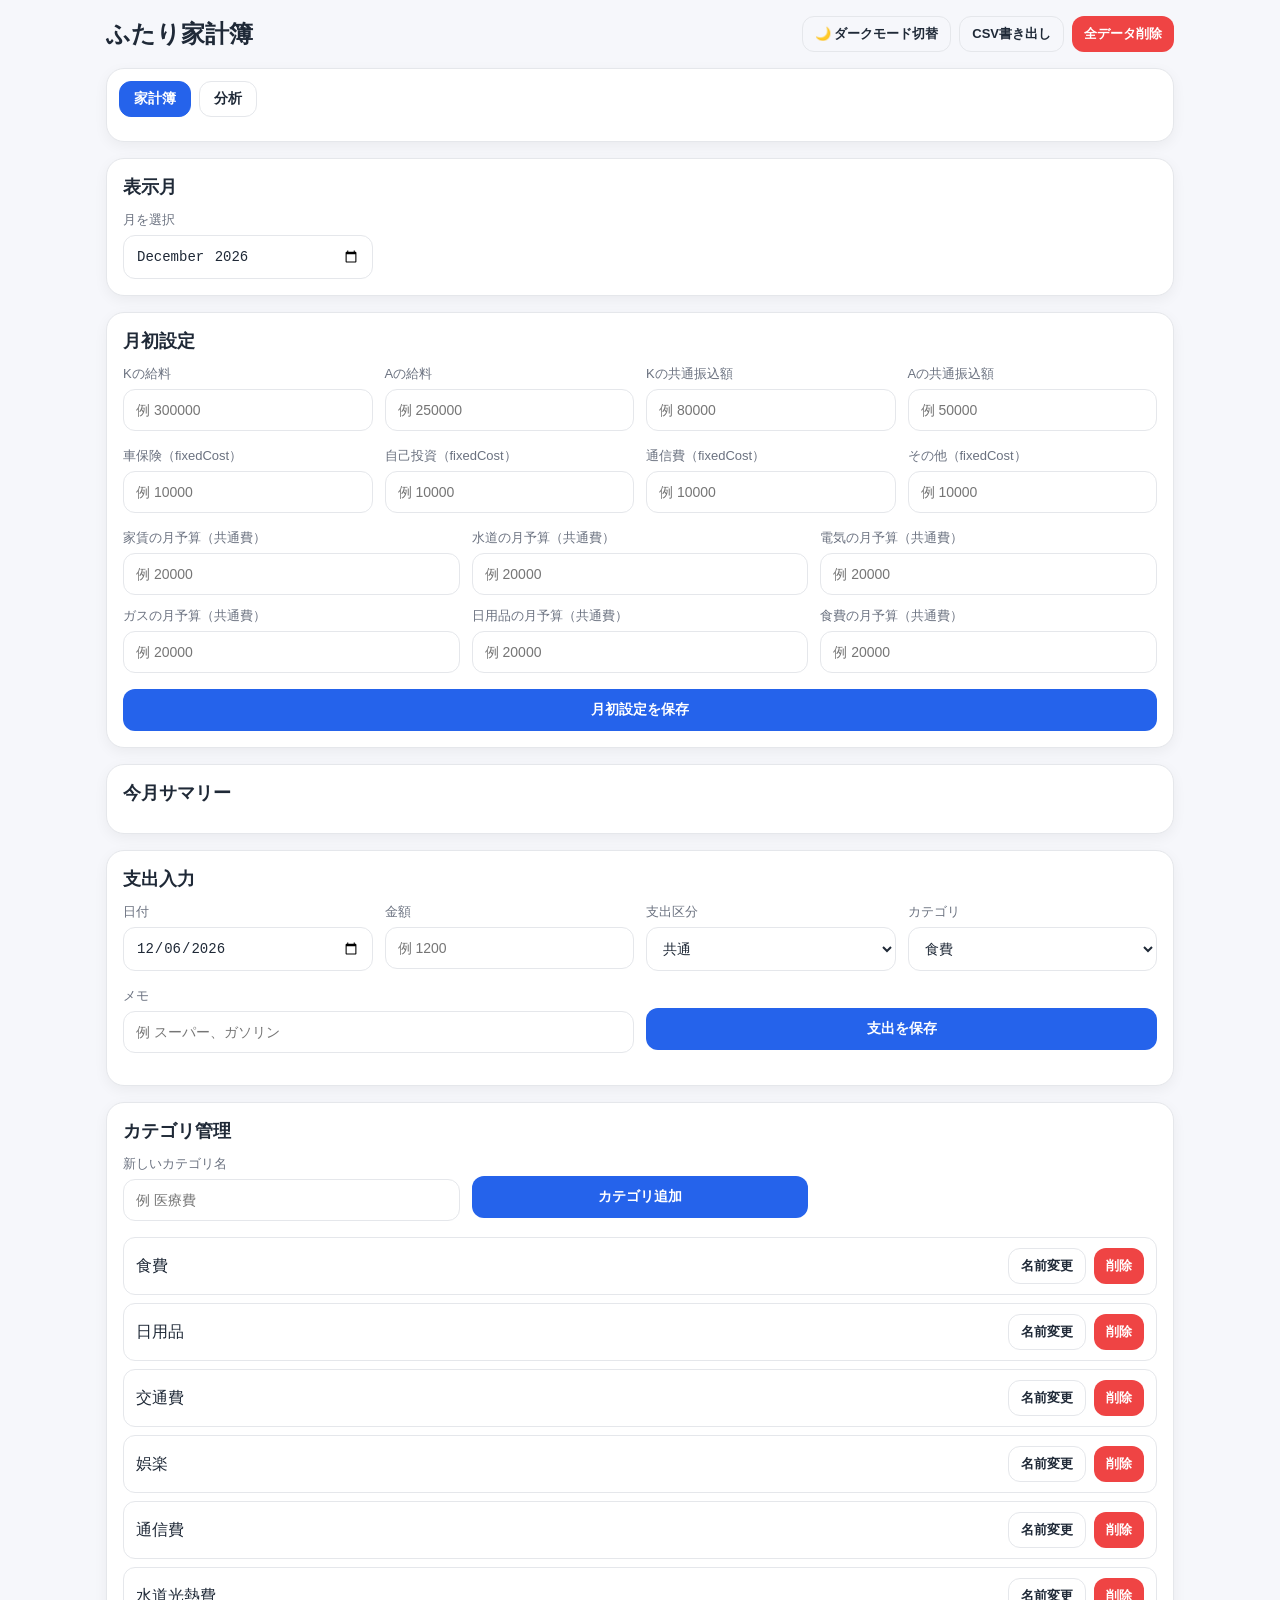
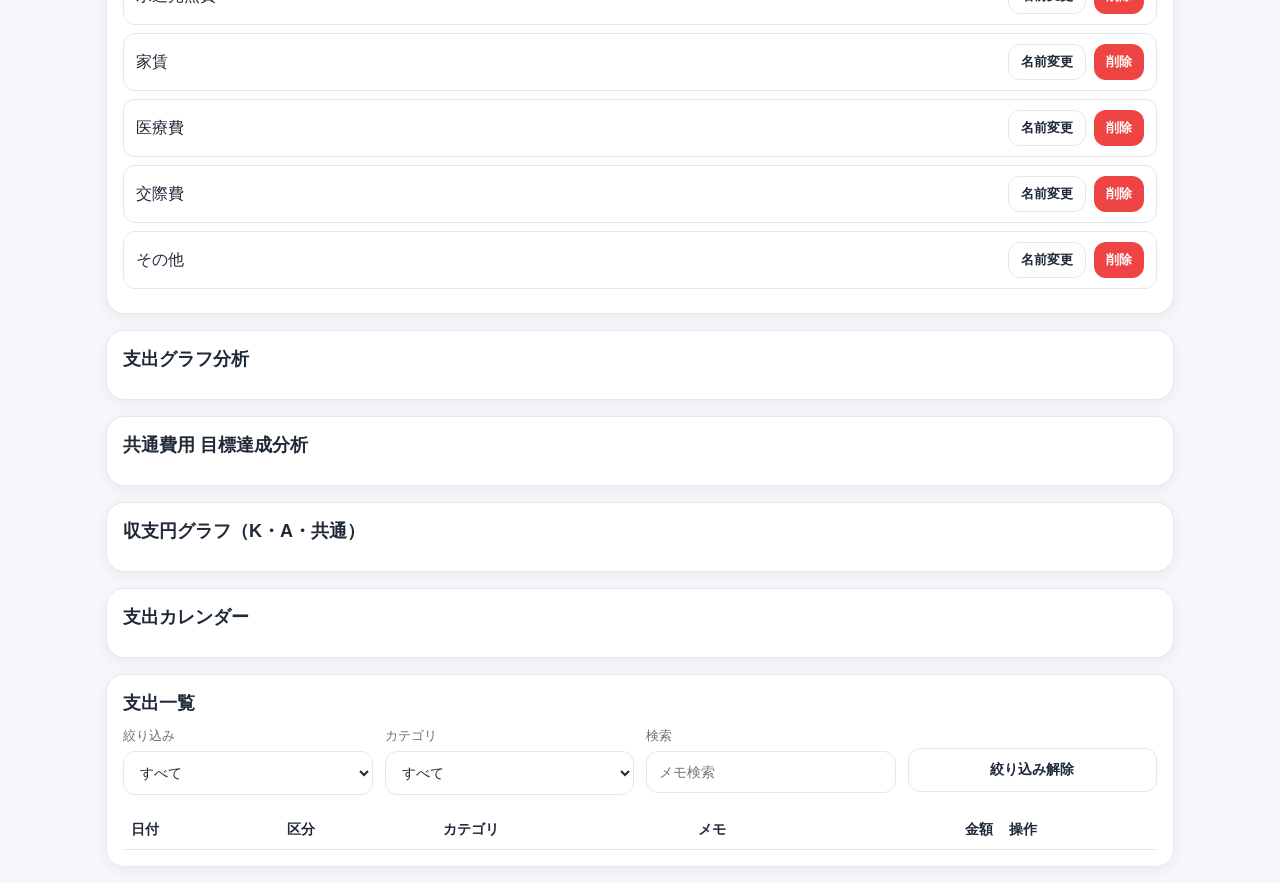
==== commit 0bad0d76: "Fix analysis tab and summary rendering" ====
--- a/index.html
+++ b/index.html
@@ -795,11 +795,11 @@
         </div>
         <div class="metric">
           <div class="label">Kの給料 - Kの支出合計</div>
-          <div class="value">${yen(finance.maleRemain)}
+          <div class="value">${yen(finance.ownerRemain.male)}
         </div>
         <div class="metric">
           <div class="label">Aの給料 - Aの支出合計</div>
-          <div class="value">${yen(finance.femaleRemain)}
+          <div class="value">${yen(finance.ownerRemain.female)}
         </div>
         <div class="metric">
           <div class="label">共通支出合計</div>
@@ -807,11 +807,11 @@
         </div>
         <div class="metric">
           <div class="label">Kの按分後残額（共通費60%反映）</div>
-          <div class="value">${yen(finance.maleAdjusted)}</div>
+          <div class="value">${yen(finance.ownerBalances.male)}
         </div>
         <div class="metric">
           <div class="label">Aの按分後残額（共通費40%反映）</div>
-          <div class="value">${yen(finance.femaleAdjusted)}</div>
+          <div class="value">${yen(finance.ownerBalances.female)}
         </div>
       `;
     }
@@ -923,7 +923,7 @@
         {label:"共通", income:Number(m.maleTransfer || 0) + Number(m.femaleTransfer || 0), expense:commonSpent, color:"var(--common)"}
       ];
 
-      els.pieArea.innerHTML = charts.map(chart => {
+      els.pieArea.innerHTML = pies.map(chart => {
         const gradient = buildPieGradient(chart.segments);
         return `<div class="pie-card">
           <div class="pie-title">${chart.title}</div>
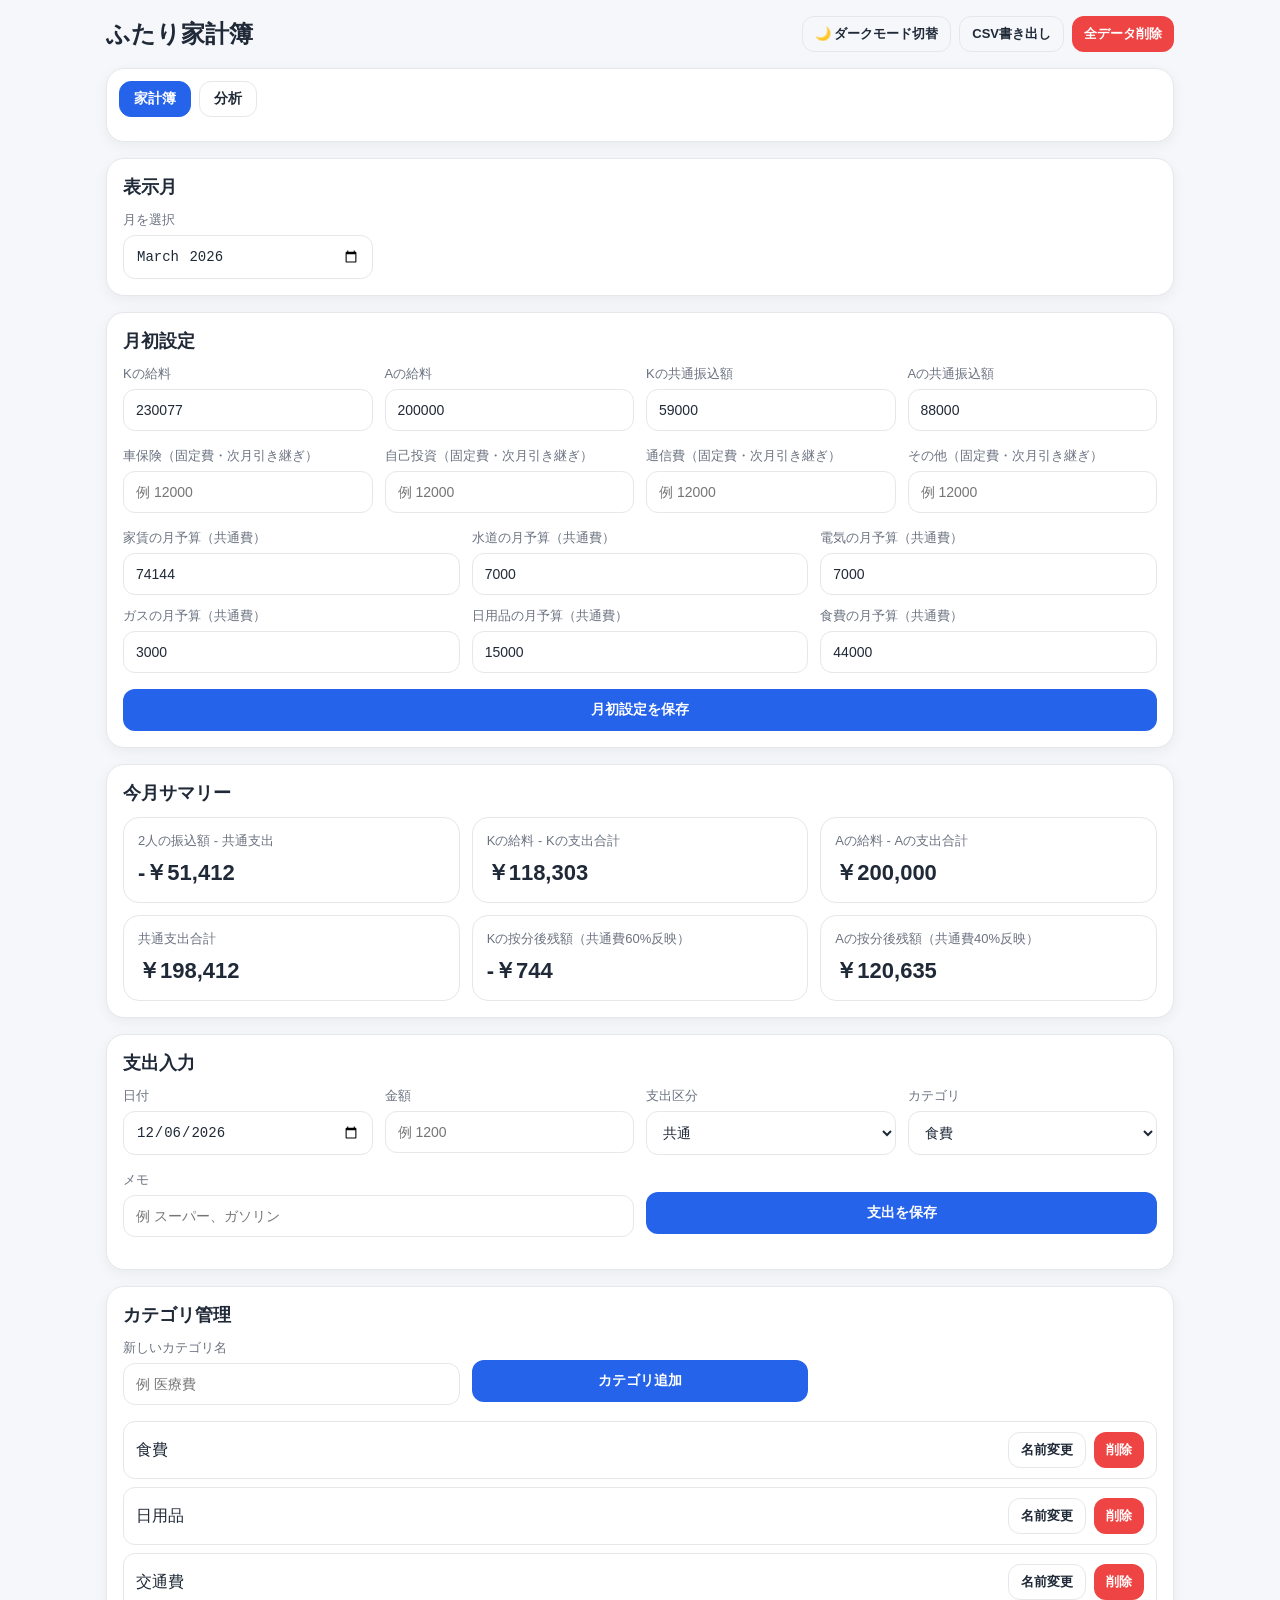
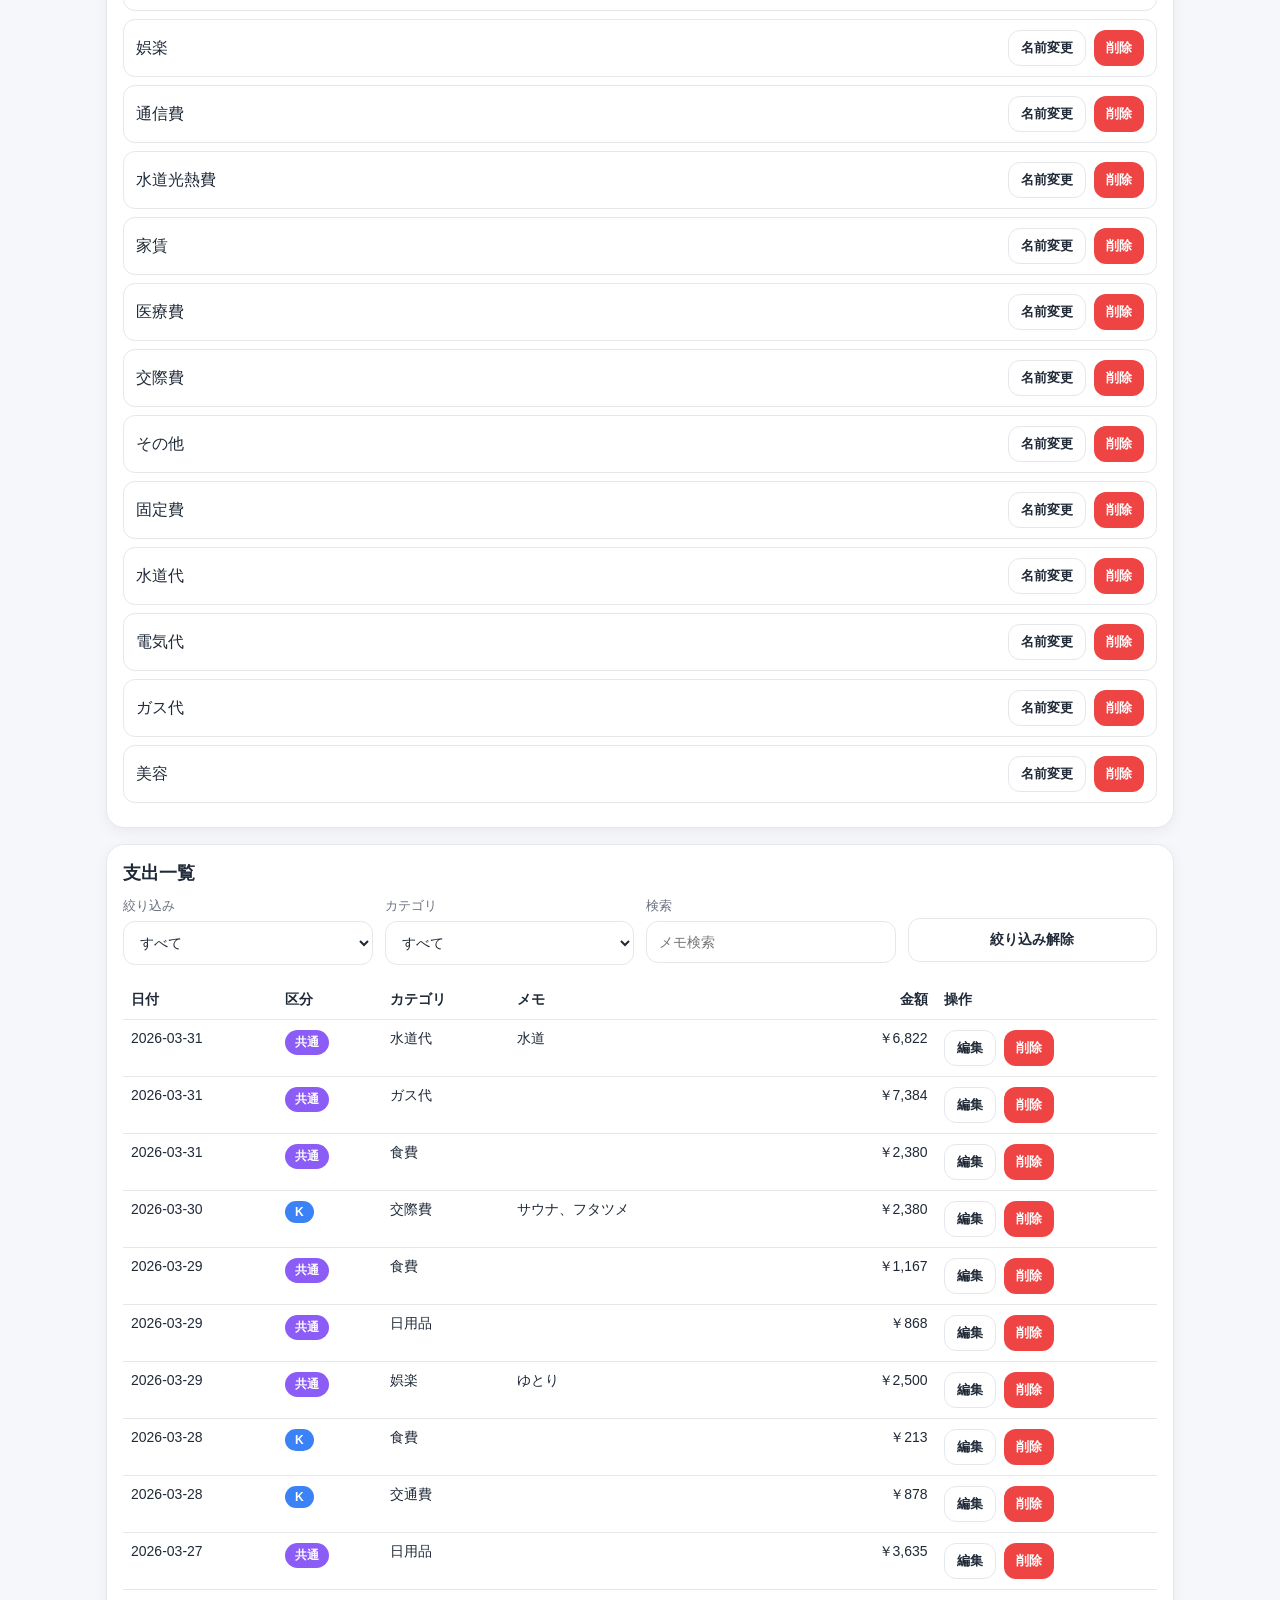
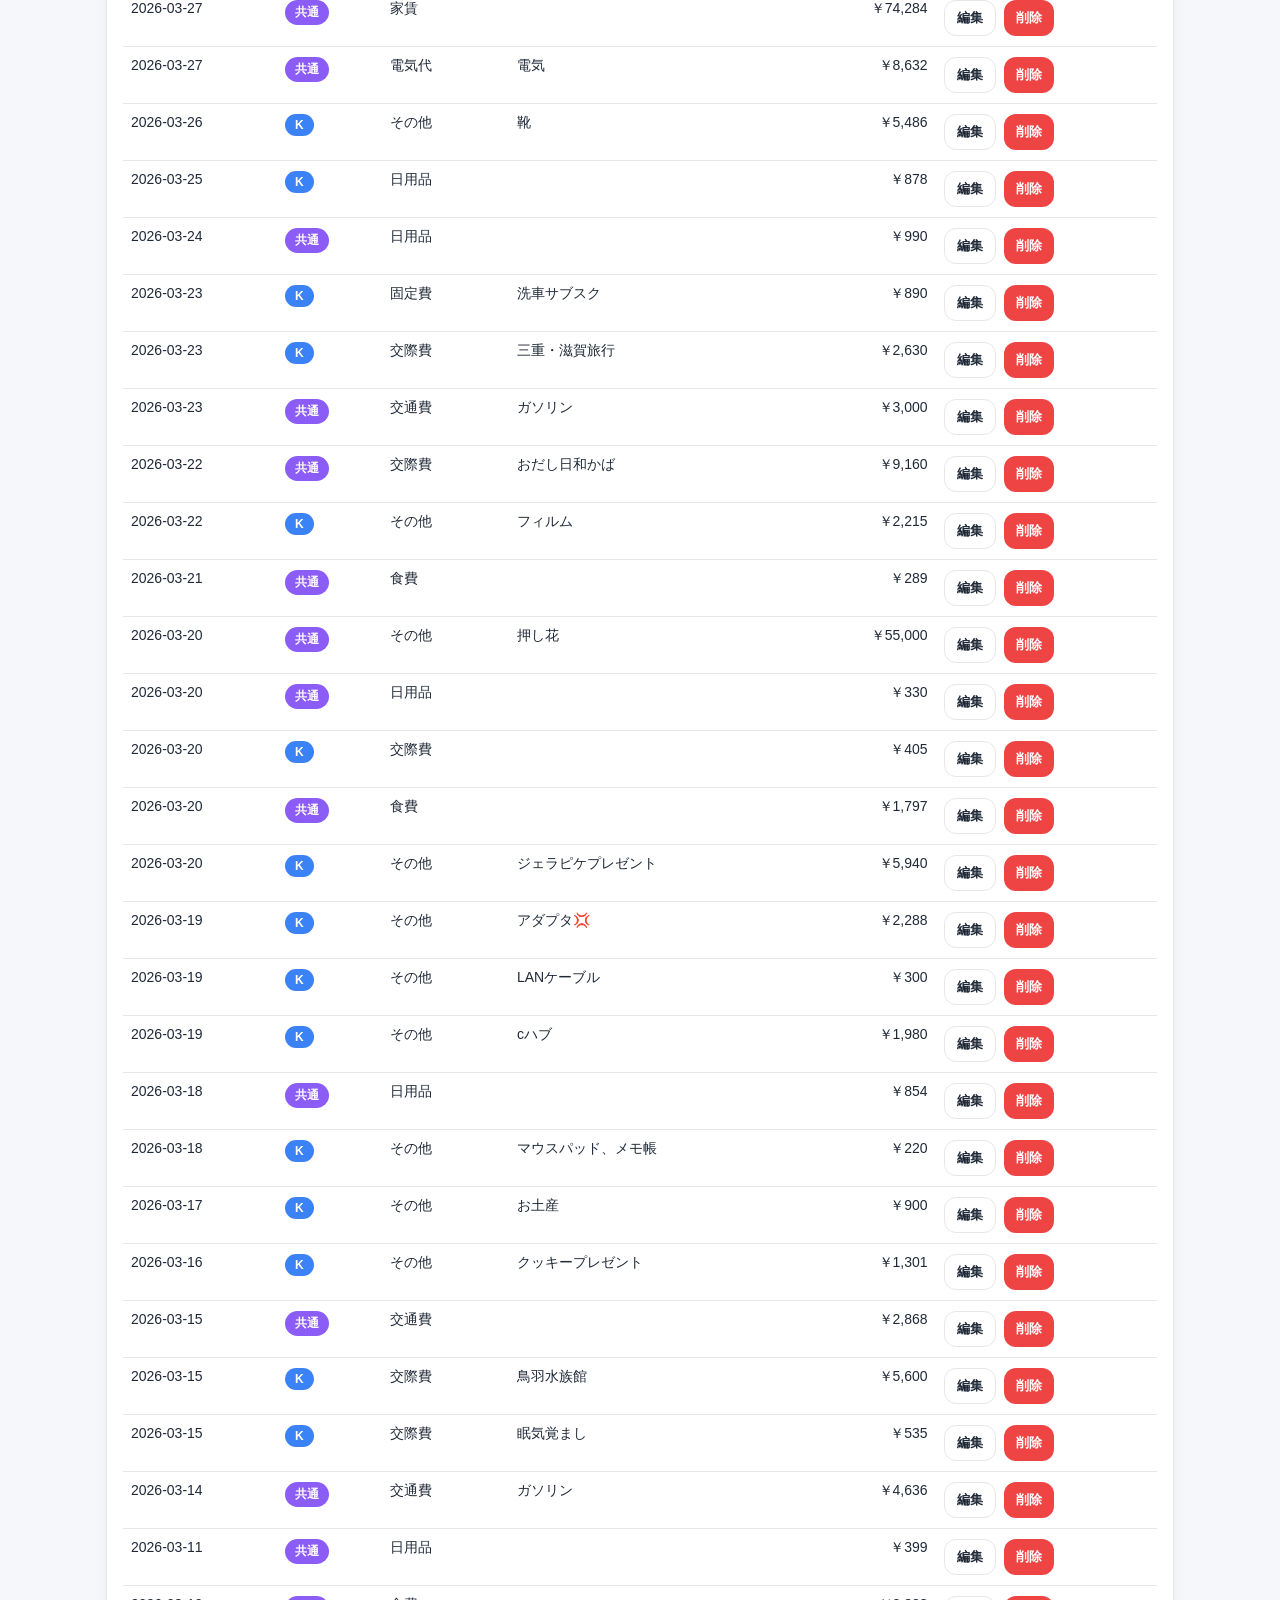
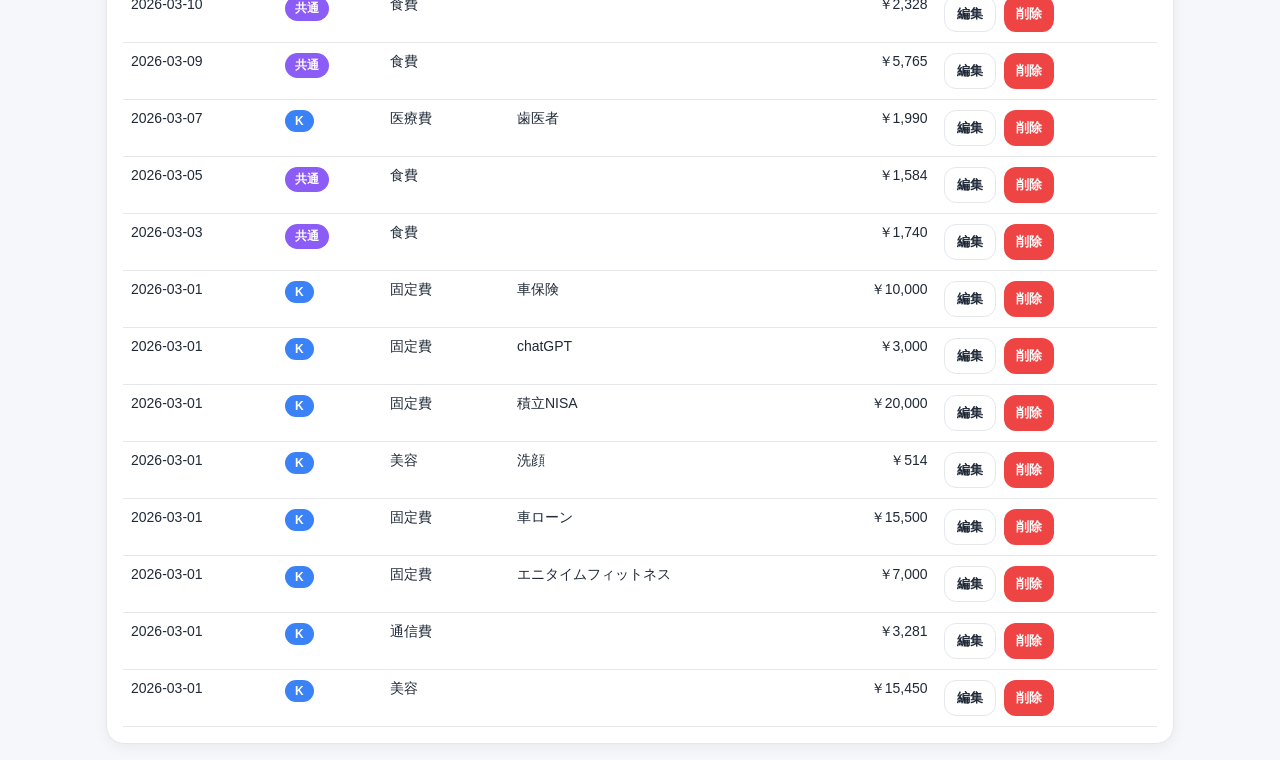
==== commit 5b4768f0: "Restore March data and refine analysis charts" ====
--- a/index.html
+++ b/index.html
@@ -1,4 +1,3 @@
-
 <!DOCTYPE html>
 <html lang="ja">
 <head>
@@ -409,12 +408,117 @@
     const DEFAULT_CATEGORIES = ["食費","日用品","交通費","娯楽","通信費","水道光熱費","家賃","医療費","交際費","その他"];
     const COMMON_BUDGET_CATEGORIES = ["家賃","水道","電気","ガス","日用品","食費"];
     const FIXED_COST_CATEGORIES = ["車保険","自己投資","通信費","その他"];
+    const FIXED_CHART_COLORS = ["#4f46e5","#0f766e","#65a30d","#ea580c","#db2777","#2563eb","#7c3aed","#0891b2","#b45309","#6b7280"];
+    const CATEGORY_COLOR_MAP = {
+      "食費": "#ea580c",
+      "日用品": "#2563eb",
+      "交通費": "#0f766e",
+      "娯楽": "#db2777",
+      "通信費": "#7c3aed",
+      "水道光熱費": "#0891b2",
+      "家賃": "#65a30d",
+      "医療費": "#dc2626",
+      "交際費": "#14b8a6",
+      "その他": "#6b7280",
+      "固定費": "#4f46e5",
+      "水道代": "#0284c7",
+      "電気代": "#84cc16",
+      "ガス代": "#ec4899",
+      "美容": "#c026d3"
+    };
+    const PIE_PALETTES = {
+      male: ["#1d4ed8","#2563eb","#3b82f6","#60a5fa","#93c5fd","#bfdbfe"],
+      female: ["#7c3aed","#8b5cf6","#a78bfa","#c4b5fd","#ddd6fe","#ede9fe"],
+      common: ["#0f766e","#14b8a6","#2dd4bf","#5eead4","#99f6e4","#ccfbf1"]
+    };
     const OWNER_META = {
-  common: { label: "共通", color: "var(--common)", tagClass: "tag-common" },
-  male: { label: "K", color: "var(--male)", tagClass: "tag-male" },
-  female: { label: "A", color: "var(--female)", tagClass: "tag-female" }
-};
+      common: { label: "共通", color: "var(--common)", tagClass: "tag-common", share: 0 },
+      male: { label: "K", color: "var(--male)", tagClass: "tag-male", share: 0.6, incomeKey: "maleSalary" },
+      female: { label: "A", color: "var(--female)", tagClass: "tag-female", share: 0.4, incomeKey: "femaleSalary" }
+    };
     const STORAGE_KEY = "kakeibo_app_v1";
+    const RECOVERED_STATE_SNAPSHOTS = [
+      {
+        currentMonth: "2026-03",
+        categories: ["食費","日用品","交通費","娯楽","通信費","水道光熱費","家賃","医療費","交際費","その他","固定費","水道代","電気代","ガス代","美容"],
+        monthly: {
+          "2026-03": {
+            maleSalary: 230077,
+            femaleSalary: 200000,
+            maleTransfer: 59000,
+            femaleTransfer: 88000,
+            commonBudgets: {
+              家賃: 74144,
+              水道: 7000,
+              電気: 7000,
+              ガス: 3000,
+              日用品: 15000,
+              食費: 44000
+            }
+          },
+          "2026-04": {
+            maleSalary: 0,
+            femaleSalary: 0,
+            maleTransfer: 0,
+            femaleTransfer: 0,
+            commonBudgets: {}
+          }
+        },
+        transactions: [
+          { id: "34778a1a-61b4-41e8-8be2-ebdff5494bf5", date: "2026-03-27", month: "2026-03", amount: 74284, owner: "common", category: "家賃", memo: "" },
+          { id: "501d8cff-7f11-448b-bbd2-b6c0f854aa57", date: "2026-03-27", month: "2026-03", amount: 8632, owner: "common", category: "電気代", memo: "電気" },
+          { id: "0813a486-dfa2-4cea-b349-cc7918468b95", date: "2026-03-31", month: "2026-03", amount: 6822, owner: "common", category: "水道代", memo: "水道" },
+          { id: "0f207459-e1be-4571-b50c-50fe76b1d4d2", date: "2026-03-01", month: "2026-03", amount: 10000, owner: "male", category: "固定費", memo: "車保険" },
+          { id: "5d1ee8cb-b417-4063-831f-423221c96a09", date: "2026-03-01", month: "2026-03", amount: 15500, owner: "male", category: "固定費", memo: "車ローン" },
+          { id: "37112709-561c-4b91-907f-22e20cf0d64c", date: "2026-03-23", month: "2026-03", amount: 890, owner: "male", category: "固定費", memo: "洗車サブスク" },
+          { id: "87400900-5c18-4571-ab2e-9d874a761088", date: "2026-03-01", month: "2026-03", amount: 7000, owner: "male", category: "固定費", memo: "エニタイムフィットネス" },
+          { id: "2e0ec5ff-61c0-4962-9ffb-1990b883ac1f", date: "2026-03-01", month: "2026-03", amount: 3000, owner: "male", category: "固定費", memo: "chatGPT" },
+          { id: "55a6cea9-1d13-4f4a-85a6-94a878f07d93", date: "2026-03-01", month: "2026-03", amount: 20000, owner: "male", category: "固定費", memo: "積立NISA" },
+          { id: "67adee19-296a-4894-ac93-e8f234bc98d1", date: "2026-03-21", month: "2026-03", amount: 289, owner: "common", category: "食費", memo: "" },
+          { id: "617115ea-f1e4-458d-bc96-dde1f80ef140", date: "2026-03-20", month: "2026-03", amount: 405, owner: "male", category: "交際費", memo: "" },
+          { id: "d5266fbd-6a0a-4ec6-b168-f602abf0277e", date: "2026-03-17", month: "2026-03", amount: 900, owner: "male", category: "その他", memo: "お土産" },
+          { id: "a532055c-f0c9-4862-824d-069ed627c0f8", date: "2026-03-19", month: "2026-03", amount: 300, owner: "male", category: "その他", memo: "LANケーブル" },
+          { id: "a3175853-f5f4-43c9-aa0d-8fa3e0e02406", date: "2026-03-01", month: "2026-03", amount: 3281, owner: "male", category: "通信費", memo: "" },
+          { id: "88171b6e-8576-4374-86d3-67329b76c091", date: "2026-03-19", month: "2026-03", amount: 2288, owner: "male", category: "その他", memo: "アダプタ💢" },
+          { id: "ee45baf3-d5a6-4319-ad59-311ad64f0b9d", date: "2026-03-20", month: "2026-03", amount: 5940, owner: "male", category: "その他", memo: "ジェラピケプレゼント" },
+          { id: "3e4d53cc-90f1-4723-b465-c790428ce2e3", date: "2026-03-20", month: "2026-03", amount: 330, owner: "common", category: "日用品", memo: "" },
+          { id: "20564778-0691-4883-977c-034e7088207f", date: "2026-03-20", month: "2026-03", amount: 55000, owner: "common", category: "その他", memo: "押し花" },
+          { id: "d4be5069-1919-46d3-a0af-9f4d6c55b405", date: "2026-03-11", month: "2026-03", amount: 399, owner: "common", category: "日用品", memo: "" },
+          { id: "a63cf998-38d1-49cd-afc1-78169a3e89d1", date: "2026-03-10", month: "2026-03", amount: 2328, owner: "common", category: "食費", memo: "" },
+          { id: "c319ff15-e0ba-40e4-ad1f-32d952f29280", date: "2026-03-20", month: "2026-03", amount: 1797, owner: "common", category: "食費", memo: "" },
+          { id: "7f545884-28e7-4a65-ad58-94b395c7bbf0", date: "2026-03-18", month: "2026-03", amount: 220, owner: "male", category: "その他", memo: "マウスパッド、メモ帳" },
+          { id: "48967a6f-4c48-4bfc-9eec-569a3254702e", date: "2026-03-18", month: "2026-03", amount: 854, owner: "common", category: "日用品", memo: "" },
+          { id: "40d9d187-728c-442c-b8fe-e7d294c38cd4", date: "2026-03-09", month: "2026-03", amount: 5765, owner: "common", category: "食費", memo: "" },
+          { id: "1a01ee2f-463b-4d43-a36f-e66c5074fc13", date: "2026-03-22", month: "2026-03", amount: 9160, owner: "common", category: "交際費", memo: "おだし日和かば" },
+          { id: "147059e1-225b-4dc9-85e9-50dda19129d3", date: "2026-03-16", month: "2026-03", amount: 1301, owner: "male", category: "その他", memo: "クッキープレゼント" },
+          { id: "6a53de93-767f-4885-a001-a9143b0b512c", date: "2026-03-23", month: "2026-03", amount: 3000, owner: "common", category: "交通費", memo: "ガソリン" },
+          { id: "564ec1aa-175e-4499-8339-eef0be02180e", date: "2026-03-23", month: "2026-03", amount: 2630, owner: "male", category: "交際費", memo: "三重・滋賀旅行" },
+          { id: "39bbe4d9-2698-41b7-86b2-279d86a4365a", date: "2026-03-15", month: "2026-03", amount: 5600, owner: "male", category: "交際費", memo: "鳥羽水族館" },
+          { id: "3ce64d60-89bc-45d4-bfb7-2953599388fb", date: "2026-03-15", month: "2026-03", amount: 535, owner: "male", category: "交際費", memo: "眠気覚まし" },
+          { id: "95b509ad-a97f-41cb-82a9-08361ee982e8", date: "2026-03-14", month: "2026-03", amount: 4636, owner: "common", category: "交通費", memo: "ガソリン" },
+          { id: "16509369-a998-492e-9cca-2eca431f5dec", date: "2026-03-15", month: "2026-03", amount: 2868, owner: "common", category: "交通費", memo: "" },
+          { id: "d24523a4-cd82-49c7-9772-1d7f83bb533b", date: "2026-03-01", month: "2026-03", amount: 15450, owner: "male", category: "美容", memo: "" },
+          { id: "5bf15d53-2782-4e5b-b947-d2f8df17fa5f", date: "2026-03-01", month: "2026-03", amount: 514, owner: "male", category: "美容", memo: "洗顔" },
+          { id: "d7dc04df-e7b2-4bb6-83a6-72238f745101", date: "2026-03-03", month: "2026-03", amount: 1740, owner: "common", category: "食費", memo: "" },
+          { id: "c97cefa4-e212-4b97-b38c-ca4ee864989e", date: "2026-03-05", month: "2026-03", amount: 1584, owner: "common", category: "食費", memo: "" },
+          { id: "4d2df9fb-8205-4696-aa99-294a312c8fc3", date: "2026-03-07", month: "2026-03", amount: 1990, owner: "male", category: "医療費", memo: "歯医者" },
+          { id: "4ebf095f-3c74-4670-8bab-f58535e593ab", date: "2026-03-24", month: "2026-03", amount: 990, owner: "common", category: "日用品", memo: "" },
+          { id: "10f943a5-dd3a-46e4-8c28-5989b1ab3297", date: "2026-03-27", month: "2026-03", amount: 3635, owner: "common", category: "日用品", memo: "" },
+          { id: "9cf982ff-cb5a-4564-af4a-3fe931e34ccc", date: "2026-03-28", month: "2026-03", amount: 213, owner: "male", category: "食費", memo: "" },
+          { id: "c79df919-1c05-41ab-8530-3f3e8b8299a0", date: "2026-03-28", month: "2026-03", amount: 878, owner: "male", category: "交通費", memo: "" },
+          { id: "08769888-635a-4860-ab92-8694b734f966", date: "2026-03-25", month: "2026-03", amount: 878, owner: "male", category: "日用品", memo: "" },
+          { id: "b584f18d-04b1-4c02-86cb-10ef56c22e17", date: "2026-03-19", month: "2026-03", amount: 1980, owner: "male", category: "その他", memo: "cハブ" },
+          { id: "ec5e6fb2-6b31-4bf9-8335-55645189987c", date: "2026-03-22", month: "2026-03", amount: 2215, owner: "male", category: "その他", memo: "フィルム" },
+          { id: "46713bb4-8b49-4e64-b8a1-0b15d9bb1065", date: "2026-03-26", month: "2026-03", amount: 5486, owner: "male", category: "その他", memo: "靴" },
+          { id: "127dda51-ac58-4b23-8159-15b847c02b04", date: "2026-03-29", month: "2026-03", amount: 1167, owner: "common", category: "食費", memo: "" },
+          { id: "a5981709-638b-47b6-9ec2-e163a829bedb", date: "2026-03-29", month: "2026-03", amount: 2500, owner: "common", category: "娯楽", memo: "ゆとり" },
+          { id: "a472fed3-3591-4623-88a4-f77518c67169", date: "2026-03-29", month: "2026-03", amount: 868, owner: "common", category: "日用品", memo: "" },
+          { id: "c7059ba1-ac95-48c4-950b-afae17b3d4eb", date: "2026-03-30", month: "2026-03", amount: 2380, owner: "male", category: "交際費", memo: "サウナ、フタツメ" },
+          { id: "ef04f7f1-6ae1-4822-a90e-0ccfd1050f14", date: "2026-03-31", month: "2026-03", amount: 2380, owner: "common", category: "食費", memo: "" },
+          { id: "7e650726-19a5-41ec-a978-322c1d04271b", date: "2026-03-31", month: "2026-03", amount: 7384, owner: "common", category: "ガス代", memo: "" }
+        ]
+      }
+    ];
 
     const state = loadState();
     let editingId = null;
@@ -501,32 +605,278 @@
     }
 
     function loadState(){
-      const raw = localStorage.getItem(STORAGE_KEY);
-      if(raw){
-        try{
-          const parsed = JSON.parse(raw);
-          parsed.categories = parsed.categories?.length ? parsed.categories : [...DEFAULT_CATEGORIES];
-          parsed.monthly = parsed.monthly || {};
-          Object.keys(parsed.monthly).forEach(month => {
-            const monthData = parsed.monthly[month] || {};
-            if(monthData.isAutoCreated == null){
-              monthData.isAutoCreated = isEmptyAutoCreatedMonth(month, monthData, parsed.transactions || []);
-            }
-            parsed.monthly[month] = monthData;
-          });
-          parsed.transactions = parsed.transactions || [];
-          parsed.theme = parsed.theme || "light";
-          parsed.currentPage = parsed.currentPage || "ledger";
-          return parsed;
-        }catch(e){}
-      }
-      return {
+      const fallback = {
         currentMonth: "",
         categories: [...DEFAULT_CATEGORIES],
         monthly: {},
         transactions: [],
         theme: "light",
         currentPage: "ledger"
+      };
+      const candidates = [];
+      const raw = localStorage.getItem(STORAGE_KEY);
+      if(raw){
+        try{
+          candidates.push(JSON.parse(raw));
+        }catch(e){}
+      }
+      candidates.push(...collectLegacyStateCandidates());
+      const normalized = candidates.length
+        ? normalizeState(mergeStateCandidates([fallback, ...candidates]))
+        : normalizeState(fallback);
+      const recovered = applyRecoveredSnapshots(normalized);
+      localStorage.setItem(STORAGE_KEY, JSON.stringify(recovered));
+      return recovered;
+    }
+
+    function collectLegacyStateCandidates(){
+      const candidates = [];
+      for(let i = 0; i < localStorage.length; i++){
+        const key = localStorage.key(i);
+        if(!key || key === STORAGE_KEY) continue;
+        const lowerKey = key.toLowerCase();
+        const raw = localStorage.getItem(key);
+        if(!raw || !/^\s*[\[{]/.test(raw)) continue;
+        try{
+          const parsed = JSON.parse(raw);
+          if(looksLikeKakeiboState(parsed, lowerKey)){
+            candidates.push(parsed);
+          }
+        }catch(e){}
+      }
+      return candidates;
+    }
+
+    function looksLikeKakeiboState(value, key = ""){
+      if(!value || typeof value !== "object") return false;
+      if(Array.isArray(value.transactions) || value.monthly || Array.isArray(value.categories)) return true;
+      if(key.includes("kakeibo")) return true;
+      return Object.keys(value).some(entryKey => {
+        return Boolean(normalizeMonthKey(entryKey))
+          || ["maleSalary","femaleSalary","maleTransfer","femaleTransfer","commonBudgets","fixedCosts"].includes(entryKey);
+      });
+    }
+
+    function mergeStateCandidates(candidates){
+      return candidates.reduce((merged, candidate) => mergeSingleState(merged, candidate), {
+        currentMonth: "",
+        categories: [],
+        monthly: {},
+        transactions: [],
+        theme: "light",
+        currentPage: "ledger"
+      });
+    }
+
+    function mergeSingleState(base, candidate){
+      const merged = base && typeof base === "object" ? {...base} : {};
+      const source = candidate && typeof candidate === "object" ? candidate : {};
+      const legacyMonthly = extractLegacyMonthlyEntries(source);
+
+      merged.categories = [
+        ...(Array.isArray(merged.categories) ? merged.categories : []),
+        ...(Array.isArray(source.categories) ? source.categories : [])
+      ];
+      merged.transactions = [
+        ...(Array.isArray(merged.transactions) ? merged.transactions : []),
+        ...(Array.isArray(source.transactions) ? source.transactions : [])
+      ];
+      merged.monthly = {
+        ...(merged.monthly && typeof merged.monthly === "object" ? merged.monthly : {}),
+        ...(source.monthly && typeof source.monthly === "object" ? source.monthly : {}),
+        ...legacyMonthly
+      };
+      if(!merged.currentMonth && source.currentMonth) merged.currentMonth = source.currentMonth;
+      if(merged.theme !== "dark" && source.theme === "dark") merged.theme = "dark";
+      if(merged.currentPage !== "analysis" && source.currentPage === "analysis") merged.currentPage = "analysis";
+      return merged;
+    }
+
+    function extractLegacyMonthlyEntries(source){
+      const monthly = {};
+      if(!source || typeof source !== "object") return monthly;
+      Object.keys(source).forEach(key => {
+        const monthKey = normalizeMonthKey(key);
+        if(!monthKey) return;
+        monthly[monthKey] = mergeMonthData(monthly[monthKey], source[key]);
+      });
+      return monthly;
+    }
+
+    function normalizeState(rawState){
+      const normalized = rawState && typeof rawState === "object" ? rawState : {};
+      normalized.categories = Array.isArray(normalized.categories) && normalized.categories.length
+        ? [...new Set(normalized.categories.map(cat => String(cat || "").trim()).filter(Boolean))]
+        : [...DEFAULT_CATEGORIES];
+      normalized.transactions = Array.isArray(normalized.transactions)
+        ? dedupeTransactions(normalized.transactions.map(normalizeTransaction).filter(Boolean))
+        : [];
+      normalized.monthly = normalizeMonthlyMap(normalized.monthly, normalized.transactions);
+      normalized.theme = normalized.theme === "dark" ? "dark" : "light";
+      normalized.currentPage = normalized.currentPage === "analysis" ? "analysis" : "ledger";
+      normalized.currentMonth = normalizeMonthKey(normalized.currentMonth);
+      return normalized;
+    }
+
+    function dedupeTransactions(transactions){
+      const map = new Map();
+      (transactions || []).forEach(tx => {
+        if(!tx || !tx.id) return;
+        map.set(tx.id, tx);
+      });
+      return [...map.values()].sort((a, b) => {
+        const dateDiff = String(a.date || "").localeCompare(String(b.date || ""));
+        if(dateDiff !== 0) return dateDiff;
+        return String(a.id).localeCompare(String(b.id));
+      });
+    }
+
+    function applyRecoveredSnapshots(currentState){
+      const base = normalizeState(currentState);
+      return RECOVERED_STATE_SNAPSHOTS.reduce((merged, snapshot) => {
+        const recovered = normalizeState(snapshot);
+        merged.categories = [...new Set([...(merged.categories || []), ...(recovered.categories || [])])];
+        merged.transactions = dedupeTransactions([...(merged.transactions || []), ...(recovered.transactions || [])]);
+
+        Object.entries(recovered.monthly || {}).forEach(([month, recoveredMonth]) => {
+          const target = getOrCreateRecoveredMonthData(merged, month);
+          fillRecoveredNumber(target, "maleSalary", recoveredMonth.maleSalary);
+          fillRecoveredNumber(target, "femaleSalary", recoveredMonth.femaleSalary);
+          fillRecoveredNumber(target, "maleTransfer", recoveredMonth.maleTransfer);
+          fillRecoveredNumber(target, "femaleTransfer", recoveredMonth.femaleTransfer);
+          COMMON_BUDGET_CATEGORIES.forEach(cat => fillRecoveredMapValue(target.commonBudgets, cat, recoveredMonth.commonBudgets?.[cat]));
+          Object.keys(recoveredMonth.fixedCosts || {}).forEach(cat => fillRecoveredMapValue(target.fixedCosts, cat, recoveredMonth.fixedCosts?.[cat]));
+          target.isAutoCreated = isEmptyAutoCreatedMonth(month, target, merged.transactions);
+          merged.monthly[month] = normalizeMonthData(month, target, merged.transactions);
+        });
+
+        if(!merged.currentMonth && recovered.currentMonth){
+          merged.currentMonth = recovered.currentMonth;
+        }
+        return normalizeState(merged);
+      }, base);
+    }
+
+    function getOrCreateRecoveredMonthData(targetState, month){
+      const existing = targetState.monthly?.[month];
+      if(existing && typeof existing === "object"){
+        return existing;
+      }
+      const fresh = normalizeMonthData(month, {
+        maleSalary: 0,
+        femaleSalary: 0,
+        maleTransfer: 0,
+        femaleTransfer: 0,
+        commonBudgets: {},
+        fixedCosts: {},
+        isAutoCreated: true
+      }, targetState.transactions || []);
+      targetState.monthly = targetState.monthly || {};
+      targetState.monthly[month] = fresh;
+      return fresh;
+    }
+
+    function fillRecoveredNumber(target, key, recoveredValue){
+      if(Number(target?.[key] || 0) > 0) return;
+      if(Number(recoveredValue || 0) <= 0) return;
+      target[key] = Number(recoveredValue || 0);
+    }
+
+    function fillRecoveredMapValue(targetMap, key, recoveredValue){
+      if(!targetMap || !key) return;
+      if(Number(targetMap[key] || 0) > 0) return;
+      if(Number(recoveredValue || 0) <= 0) return;
+      targetMap[key] = Number(recoveredValue || 0);
+    }
+
+    function normalizeMonthlyMap(monthlyMap, transactions){
+      const source = monthlyMap && typeof monthlyMap === "object" ? monthlyMap : {};
+      const normalized = {};
+      const months = new Set();
+      Object.keys(source).forEach(month => {
+        const normalizedMonth = normalizeMonthKey(month);
+        if(normalizedMonth){
+          months.add(normalizedMonth);
+          normalized[normalizedMonth] = mergeMonthData(normalized[normalizedMonth], source[month]);
+        }
+      });
+      (transactions || []).forEach(tx => {
+        if(tx?.month) months.add(tx.month);
+      });
+      months.forEach(month => {
+        normalized[month] = normalizeMonthData(month, normalized[month], transactions);
+      });
+      return normalized;
+    }
+
+    function mergeMonthData(base, extra){
+      const left = base && typeof base === "object" ? base : {};
+      const right = extra && typeof extra === "object" ? extra : {};
+      return {
+        ...left,
+        ...right,
+        fixedCosts: {
+          ...(left.fixedCosts && typeof left.fixedCosts === "object" ? left.fixedCosts : {}),
+          ...(right.fixedCosts && typeof right.fixedCosts === "object" ? right.fixedCosts : {})
+        },
+        commonBudgets: {
+          ...(left.commonBudgets && typeof left.commonBudgets === "object" ? left.commonBudgets : {}),
+          ...(right.commonBudgets && typeof right.commonBudgets === "object" ? right.commonBudgets : {})
+        }
+      };
+    }
+
+    function normalizeMonthKey(value){
+      const text = String(value || "").trim();
+      const match = text.match(/^(\d{4})[-/年](\d{1,2})(?:[-/月](\d{1,2})日?)?月?$/);
+      if(!match) return "";
+      const year = Number(match[1]);
+      const month = Number(match[2]);
+      if(!year || month < 1 || month > 12) return "";
+      return `${year}-${String(month).padStart(2, "0")}`;
+    }
+
+    function normalizeMonthData(month, rawMonthData, transactions){
+      const monthData = rawMonthData && typeof rawMonthData === "object" ? rawMonthData : {};
+      monthData.maleSalary = Number(monthData.maleSalary || 0);
+      monthData.femaleSalary = Number(monthData.femaleSalary || 0);
+      monthData.maleTransfer = Number(monthData.maleTransfer || 0);
+      monthData.femaleTransfer = Number(monthData.femaleTransfer || 0);
+      monthData.fixedCosts = normalizeNumberMap(monthData.fixedCosts, FIXED_COST_CATEGORIES);
+      monthData.commonBudgets = normalizeNumberMap(monthData.commonBudgets, COMMON_BUDGET_CATEGORIES);
+      if(monthData.isAutoCreated == null){
+        monthData.isAutoCreated = isEmptyAutoCreatedMonth(month, monthData, transactions);
+      }else{
+        monthData.isAutoCreated = Boolean(monthData.isAutoCreated);
+      }
+      return monthData;
+    }
+
+    function normalizeNumberMap(source, keys){
+      const normalized = source && typeof source === "object" ? {...source} : {};
+      keys.forEach(key => {
+        normalized[key] = Number(normalized[key] || 0);
+      });
+      return normalized;
+    }
+
+    function normalizeTransaction(tx, index){
+      if(!tx || typeof tx !== "object") return null;
+      const date = typeof tx.date === "string" && tx.date ? tx.date : "";
+      const month = normalizeMonthKey(tx.month) || normalizeMonthKey(date.slice(0,7));
+      const owner = normalizeOwner(tx.owner);
+      const category = typeof tx.category === "string" && tx.category.trim()
+        ? tx.category.trim()
+        : "未分類";
+      return {
+        ...tx,
+        id: tx.id || `legacy-${month || "month"}-${date || "date"}-${index || 0}`,
+        date,
+        month,
+        amount: Number(tx.amount || 0),
+        owner,
+        category,
+        memo: typeof tx.memo === "string" ? tx.memo : ""
       };
     }
 
@@ -547,51 +897,35 @@
 
     function getMonthData(month){
       if(!state.monthly[month]){
-        state.monthly[month] = {
+        state.monthly[month] = normalizeMonthData(month, {
           maleSalary: 0,
           femaleSalary: 0,
           maleTransfer: 0,
           femaleTransfer: 0,
-          isAutoCreated: true,
+          commonBudgets: {},
           fixedCosts: getInheritedFixedCosts(month),
-          commonBudgets: {}
-        };
+          isAutoCreated: true
+        }, state.transactions);
       }
       if(state.monthly[month].isAutoCreated){
         state.monthly[month].fixedCosts = getInheritedFixedCosts(month);
       }
-      state.monthly[month].fixedCosts = state.monthly[month].fixedCosts || {};
-      state.monthly[month].commonBudgets = state.monthly[month].commonBudgets || {};
+      state.monthly[month] = normalizeMonthData(month, state.monthly[month], state.transactions);
       return state.monthly[month];
     }
 
     function getInheritedFixedCosts(month){
-      let previousMonth = getPreviousMonth(month);
-      let previous = state.monthly[previousMonth];
-      while((!previous || previous.isAutoCreated) && previousMonth >= "2000-01"){
-        previousMonth = getPreviousMonth(previousMonth);
-        previous = state.monthly[previousMonth];
-      }
-      const fixedCosts = {};
-      FIXED_COST_CATEGORIES.forEach(cat => {
-        fixedCosts[cat] = Number(previous?.fixedCosts?.[cat] || 0);
-      });
-      return fixedCosts;
-    }
-
-    function getPreviousMonth(month){
-      const [year, mon] = month.split("-").map(Number);
-      const date = new Date(year, mon - 2, 1);
-      return `${date.getFullYear()}-${String(date.getMonth() + 1).padStart(2, "0")}`;
-    }
-
-    function renderFixedCostInputs(){
-      els.fixedCostInputs.innerHTML = FIXED_COST_CATEGORIES.map(cat => `
-        <div>
-          <label>${escapeHtml(cat)}（fixedCost）</label>
-          <input type="number" data-fixed-cost="${escapeHtml(cat)}" placeholder="例 10000" />
-        </div>
-      `).join("");
+      let previousMonth = getPreviousMonthKey(month);
+      const visited = new Set();
+      while(previousMonth && !visited.has(previousMonth)){
+        visited.add(previousMonth);
+        const previous = state.monthly[previousMonth];
+        if(previous && !previous.isAutoCreated){
+          return normalizeNumberMap(previous.fixedCosts, FIXED_COST_CATEGORIES);
+        }
+        previousMonth = getPreviousMonthKey(previousMonth);
+      }
+      return normalizeNumberMap({}, FIXED_COST_CATEGORIES);
     }
 
     function renderBudgetInputs(){
@@ -599,6 +933,15 @@
         <div>
           <label>${escapeHtml(cat)}の月予算（共通費）</label>
           <input type="number" data-budget-cat="${escapeHtml(cat)}" placeholder="例 20000" />
+        </div>
+      `).join("");
+    }
+
+    function renderFixedCostInputs(){
+      els.fixedCostInputs.innerHTML = FIXED_COST_CATEGORIES.map(cat => `
+        <div>
+          <label>${escapeHtml(cat)}（固定費・次月引き継ぎ）</label>
+          <input type="number" data-fixed-cost-cat="${escapeHtml(cat)}" placeholder="例 12000" />
         </div>
       `).join("");
     }
@@ -609,13 +952,13 @@
       els.femaleSalary.value = m.femaleSalary || "";
       els.maleTransfer.value = m.maleTransfer || "";
       els.femaleTransfer.value = m.femaleTransfer || "";
-      FIXED_COST_CATEGORIES.forEach(cat => {
-        const input = document.querySelector(`[data-fixed-cost="${cat}"]`);
-        if(input) input.value = m.fixedCosts?.[cat] || "";
-      });
       COMMON_BUDGET_CATEGORIES.forEach(cat => {
         const input = document.querySelector(`[data-budget-cat="${cat}"]`);
         if(input) input.value = m.commonBudgets?.[cat] || "";
+      });
+      FIXED_COST_CATEGORIES.forEach(cat => {
+        const input = document.querySelector(`[data-fixed-cost-cat="${cat}"]`);
+        if(input) input.value = m.fixedCosts?.[cat] || "";
       });
     }
 
@@ -625,20 +968,29 @@
       m.femaleSalary = Number(els.femaleSalary.value || 0);
       m.maleTransfer = Number(els.maleTransfer.value || 0);
       m.femaleTransfer = Number(els.femaleTransfer.value || 0);
-      m.isAutoCreated = false;
-      m.fixedCosts = m.fixedCosts || {};
-      FIXED_COST_CATEGORIES.forEach(cat => {
-        const input = document.querySelector(`[data-fixed-cost="${cat}"]`);
-        m.fixedCosts[cat] = Number(input?.value || 0);
-      });
       m.commonBudgets = m.commonBudgets || {};
       COMMON_BUDGET_CATEGORIES.forEach(cat => {
         const input = document.querySelector(`[data-budget-cat="${cat}"]`);
         m.commonBudgets[cat] = Number(input?.value || 0);
       });
+      m.fixedCosts = m.fixedCosts || {};
+      FIXED_COST_CATEGORIES.forEach(cat => {
+        const input = document.querySelector(`[data-fixed-cost-cat="${cat}"]`);
+        m.fixedCosts[cat] = Number(input?.value || 0);
+      });
+      m.isAutoCreated = false;
+      state.monthly[state.currentMonth] = normalizeMonthData(state.currentMonth, m, state.transactions);
       saveState();
+      loadMonthlyInputs();
       renderAll();
       alert("月初設定を保存しました");
+    }
+
+    function getPreviousMonthKey(month){
+      const [year, monthNum] = String(month || "").split("-").map(Number);
+      if(!year || !monthNum) return "";
+      const dt = new Date(year, monthNum - 2, 1);
+      return `${dt.getFullYear()}-${String(dt.getMonth() + 1).padStart(2,"0")}`;
     }
 
     function renderCategoryOptions(){
@@ -763,6 +1115,7 @@
     function getTransactionsForCurrentMonth(){
       return state.transactions
         .filter(t => t.month === state.currentMonth)
+        .map(t => ({...t, owner: normalizeOwner(t.owner)}))
         .sort((a,b) => b.date.localeCompare(a.date));
     }
 
@@ -787,6 +1140,16 @@
 
     function renderSummary(){
       const finance = getMonthlyFinance();
+      const commonShareMetrics = [
+        {
+          label: "Kの按分後残額（共通費60%反映）",
+          value: finance.ownerBalances.male
+        },
+        {
+          label: "Aの按分後残額（共通費40%反映）",
+          value: finance.ownerBalances.female
+        }
+      ];
 
       els.summaryArea.innerHTML = `
         <div class="metric">
@@ -795,24 +1158,22 @@
         </div>
         <div class="metric">
           <div class="label">Kの給料 - Kの支出合計</div>
-          <div class="value">${yen(finance.ownerRemain.male)}
+          <div class="value">${yen(finance.ownerRemain.male)}</div>
         </div>
         <div class="metric">
           <div class="label">Aの給料 - Aの支出合計</div>
-          <div class="value">${yen(finance.ownerRemain.female)}
+          <div class="value">${yen(finance.ownerRemain.female)}</div>
         </div>
         <div class="metric">
           <div class="label">共通支出合計</div>
           <div class="value">${yen(finance.commonExpense)}</div>
         </div>
-        <div class="metric">
-          <div class="label">Kの按分後残額（共通費60%反映）</div>
-          <div class="value">${yen(finance.ownerBalances.male)}
-        </div>
-        <div class="metric">
-          <div class="label">Aの按分後残額（共通費40%反映）</div>
-          <div class="value">${yen(finance.ownerBalances.female)}
-        </div>
+        ${commonShareMetrics.map(metric => `
+          <div class="metric">
+            <div class="label">${metric.label}</div>
+            <div class="value">${yen(metric.value)}</div>
+          </div>
+        `).join("")}
       `;
     }
 
@@ -873,11 +1234,13 @@
 
       els.chartArea.innerHTML = `
         <div class="grid-2">
-          <div>
-            <div style="font-weight:700;margin-bottom:10px;">共通 / K / A の比率</div>
-            ${barRow("共通", finance.commonExpense, total, "var(--common)")}
-            ${barRow("K", finance.ownerExpenses.male, total, "var(--male)")}
-            ${barRow("A", finance.ownerExpenses.female, total, "var(--female)")}
+          <div class="bar-box">
+            <div class="section-title">支出区分の比率</div>
+            <div class="bar-group">
+              ${barRow("共通", finance.commonExpense, total, "var(--common)")}
+              ${barRow("K", finance.ownerExpenses.male, total, "var(--male)")}
+              ${barRow("A", finance.ownerExpenses.female, total, "var(--female)")}
+            </div>
           </div>
           <div class="bar-box">
             <div class="section-title">カテゴリ別支出</div>
@@ -912,18 +1275,14 @@
     }
 
     function renderPieCharts(){
-      const list = getTransactionsForCurrentMonth();
-      const m = getMonthData(state.currentMonth);
-      const maleSpent = sum(list.filter(t => t.owner === "male").map(t => t.amount));
-      const femaleSpent = sum(list.filter(t => t.owner === "female").map(t => t.amount));
-      const commonSpent = sum(list.filter(t => t.owner === "common").map(t => t.amount));
-      const pies = [
-        {label:"K", income:Number(m.maleSalary || 0), expense:maleSpent, color:"var(--male)"},
-        {label:"A", income:Number(m.femaleSalary || 0), expense:femaleSpent, color:"var(--female)"},
-        {label:"共通", income:Number(m.maleTransfer || 0) + Number(m.femaleTransfer || 0), expense:commonSpent, color:"var(--common)"}
+      const finance = getMonthlyFinance();
+      const charts = [
+        buildOwnerPieData("male", finance),
+        buildOwnerPieData("female", finance),
+        buildCommonPieData(finance)
       ];
 
-      els.pieArea.innerHTML = pies.map(chart => {
+      els.pieArea.innerHTML = charts.map(chart => {
         const gradient = buildPieGradient(chart.segments);
         return `<div class="pie-card">
           <div class="pie-title">${chart.title}</div>
@@ -992,6 +1351,10 @@
         male: ownerIncomes.male - (ownerExpenses.male + ownerCommonShare.male),
         female: ownerIncomes.female - (ownerExpenses.female + ownerCommonShare.female)
       };
+      const ownerRemain = {
+        male: ownerIncomes.male - ownerExpenses.male,
+        female: ownerIncomes.female - ownerExpenses.female
+      };
       const commonIncome = Number(monthData.maleTransfer || 0) + Number(monthData.femaleTransfer || 0);
       const categoryTotals = {};
       list.forEach(t => {
@@ -1006,6 +1369,7 @@
         commonRemain: commonIncome - commonExpense,
         ownerExpenses,
         ownerIncomes,
+        ownerRemain,
         ownerCommonShare,
         ownerBalances,
         categoryTotals
@@ -1031,7 +1395,7 @@
       return {
         title: `${ownerLabel}の収支円グラフ`,
         summary: `収入 ${yen(income)} / 支出+共通負担 ${yen(spent)}`,
-        segments: createPieSegments(categoryMap, income, spent)
+        segments: createPieSegments(categoryMap, income, spent, owner)
       };
     }
 
@@ -1049,11 +1413,11 @@
       return {
         title: "共通費の円グラフ",
         summary: `共通資金 ${yen(finance.commonIncome)} / 共通支出 ${yen(finance.commonExpense)}`,
-        segments: createPieSegments(categoryMap, finance.commonIncome, finance.commonExpense)
+        segments: createPieSegments(categoryMap, finance.commonIncome, finance.commonExpense, "common")
       };
     }
 
-    function createPieSegments(categoryMap, baseValue, spentValue){
+    function createPieSegments(categoryMap, baseValue, spentValue, paletteKey){
       const safeMap = Object.entries(categoryMap).filter(([, value]) => Number(value || 0) > 0);
       if(!safeMap.length){
         return [{
@@ -1065,11 +1429,35 @@
         }];
       }
       const total = Math.max(sum(safeMap.map(([, value]) => value)), baseValue || 0, spentValue || 0, 1);
-      return safeMap.map(([label, value]) => ({
+      const specialLabels = new Set(["残額", "超過", "共通負担"]);
+      const sorted = [...safeMap].sort((a, b) => b[1] - a[1]);
+      const primary = [];
+      const secondary = [];
+
+      sorted.forEach(([label, value]) => {
+        const percent = (value / total) * 100;
+        const shouldKeep = specialLabels.has(label) || primary.length < 5 || percent >= 8;
+        if(shouldKeep){
+          primary.push([label, value]);
+        }else{
+          secondary.push([label, value]);
+        }
+      });
+
+      if(secondary.length){
+        primary.push([
+          "そのほか",
+          sum(secondary.map(([, value]) => value))
+        ]);
+      }
+
+      const palette = PIE_PALETTES[paletteKey] || FIXED_CHART_COLORS;
+      let paletteIndex = 0;
+      return primary.map(([label, value]) => ({
         label,
         value,
         displayValue: value,
-        color: getCategoryColor(label),
+        color: getPieSegmentColor(label, palette, paletteIndex++),
         percent: Math.round((value / total) * 100)
       }));
     }
@@ -1092,9 +1480,19 @@
       if(label === "残額") return "#2563eb";
       if(label === "超過") return "#ef4444";
       if(label === "共通負担") return "#8b5cf6";
+      if(label === "そのほか") return "#94a3b8";
+      if(CATEGORY_COLOR_MAP[label]) return CATEGORY_COLOR_MAP[label];
       let code = 0;
       for(let i = 0; i < label.length; i++) code += label.charCodeAt(i) * (i + 1);
       return FIXED_CHART_COLORS[code % FIXED_CHART_COLORS.length];
+    }
+
+    function getPieSegmentColor(label, palette, index){
+      if(label === "残額") return "#2563eb";
+      if(label === "超過") return "#ef4444";
+      if(label === "共通負担") return "#8b5cf6";
+      if(label === "そのほか") return "#94a3b8";
+      return palette[index % palette.length];
     }
 
     function exportCSV(){
@@ -1130,9 +1528,18 @@
     }
 
     function ownerTag(owner){
-      if(owner === "common") return '<span class="tag tag-common">共通</span>';
-      if(owner === "male") return '<span class="tag tag-male">K</span>';
+      const normalized = normalizeOwner(owner);
+      if(normalized === "common") return '<span class="tag tag-common">共通</span>';
+      if(normalized === "male") return '<span class="tag tag-male">K</span>';
       return '<span class="tag tag-female">A</span>';
+    }
+
+    function normalizeOwner(owner){
+      const value = String(owner || "").trim().toLowerCase();
+      if(value === "common" || value === "共通") return "common";
+      if(value === "male" || value === "k" || value === "男") return "male";
+      if(value === "female" || value === "a" || value === "女") return "female";
+      return owner === "common" || owner === "male" || owner === "female" ? owner : "common";
     }
 
     function yen(n){
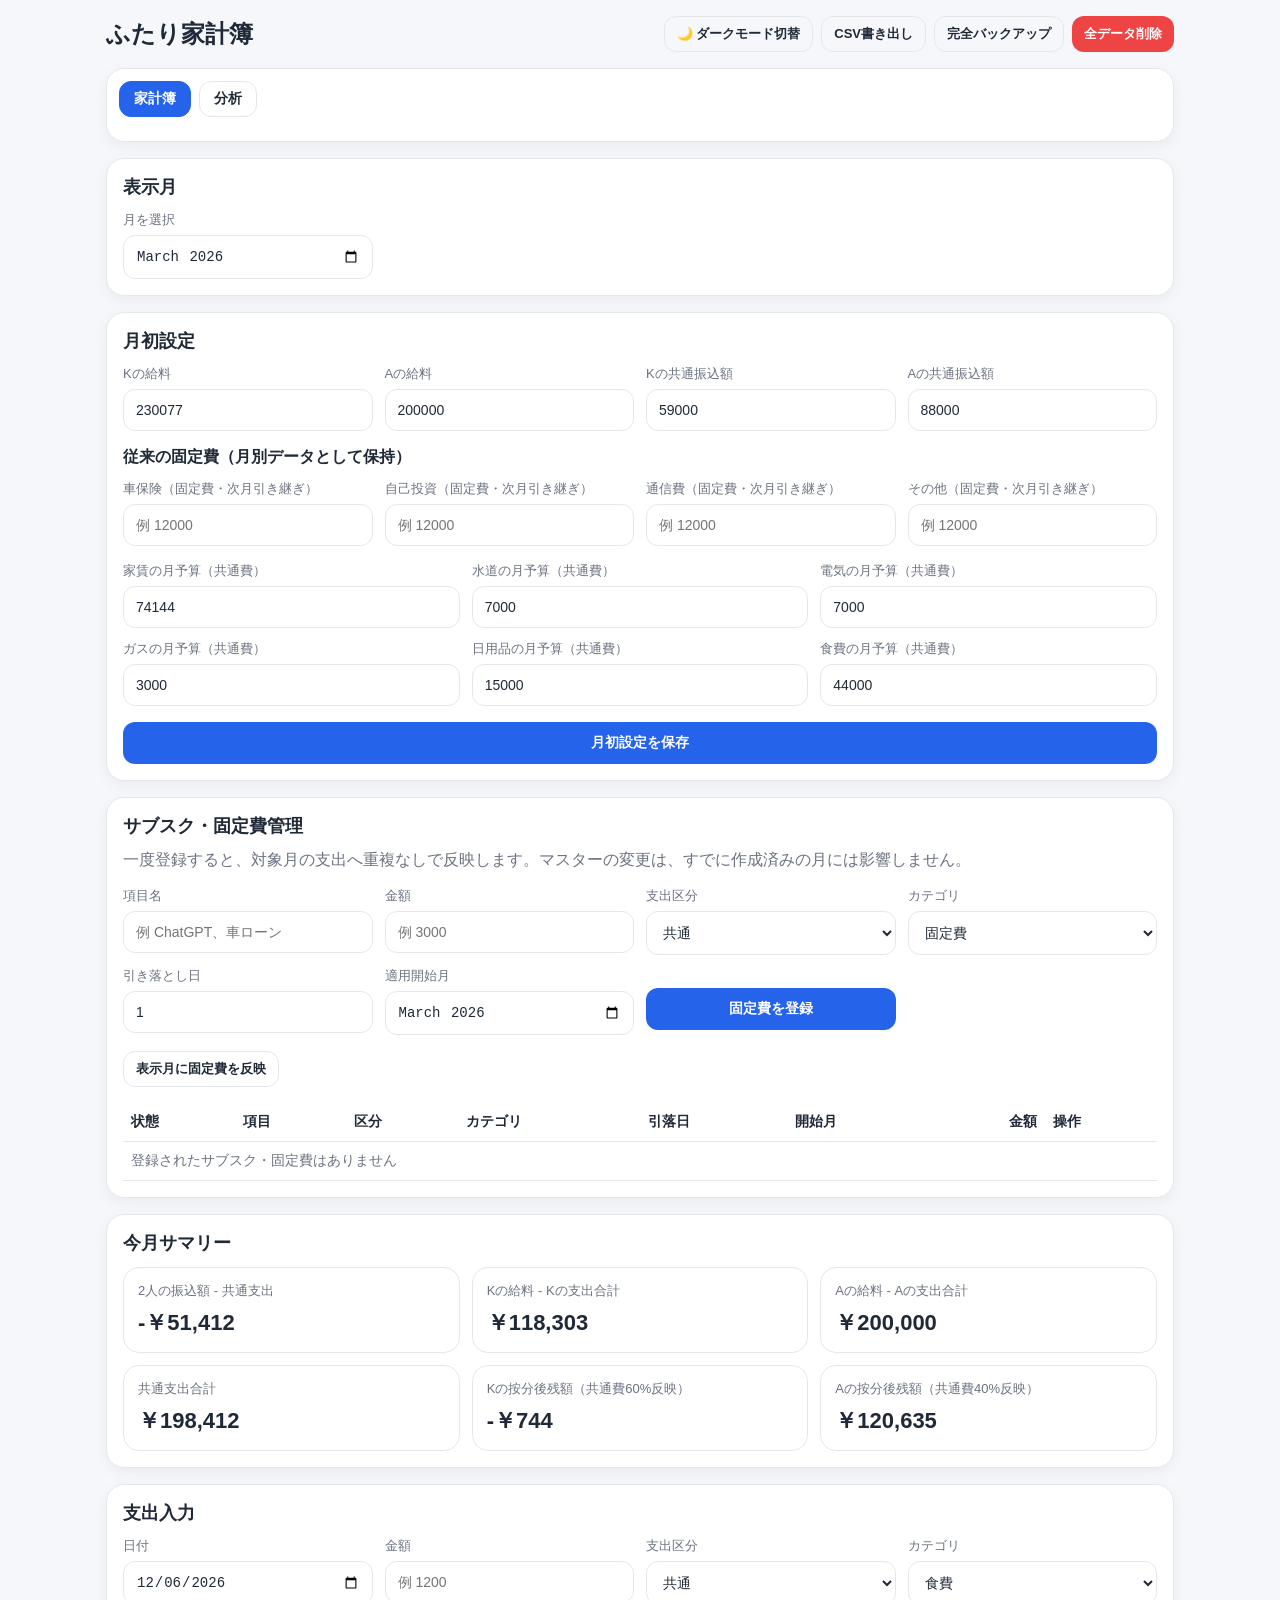
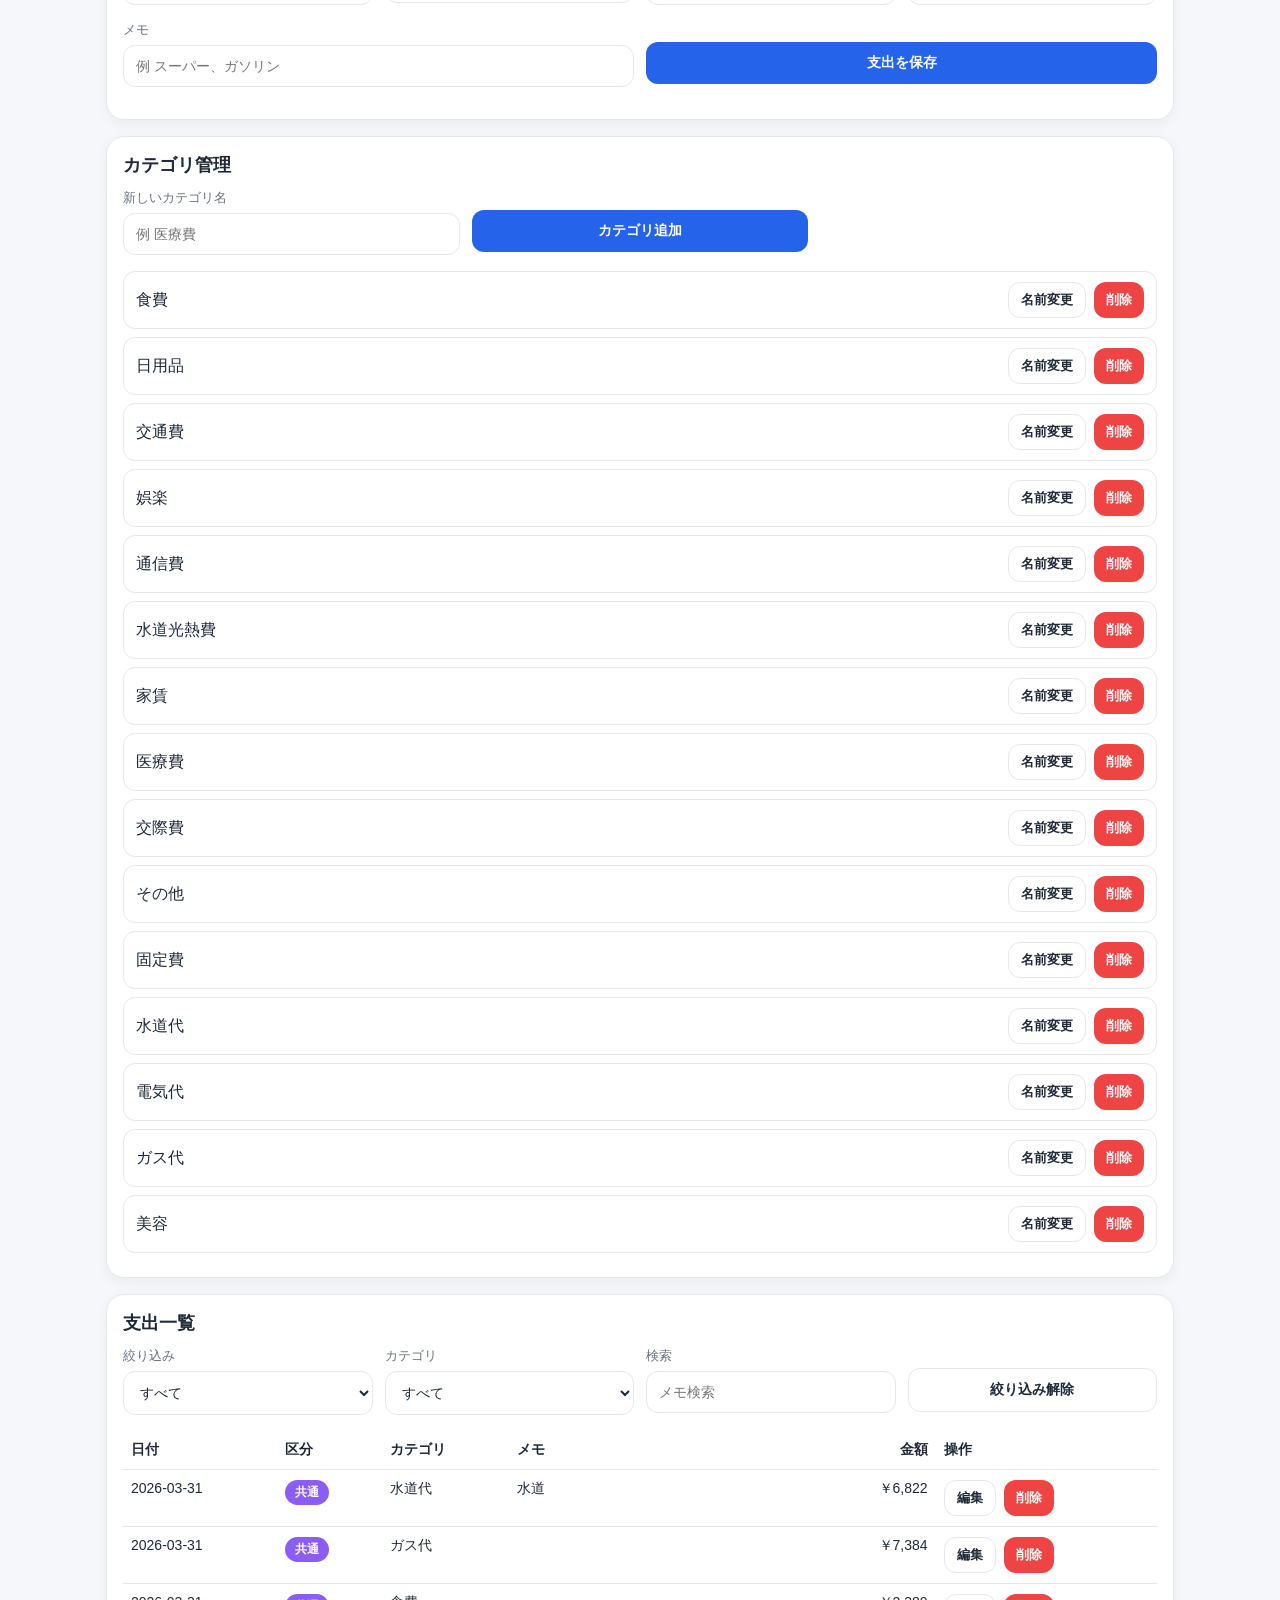
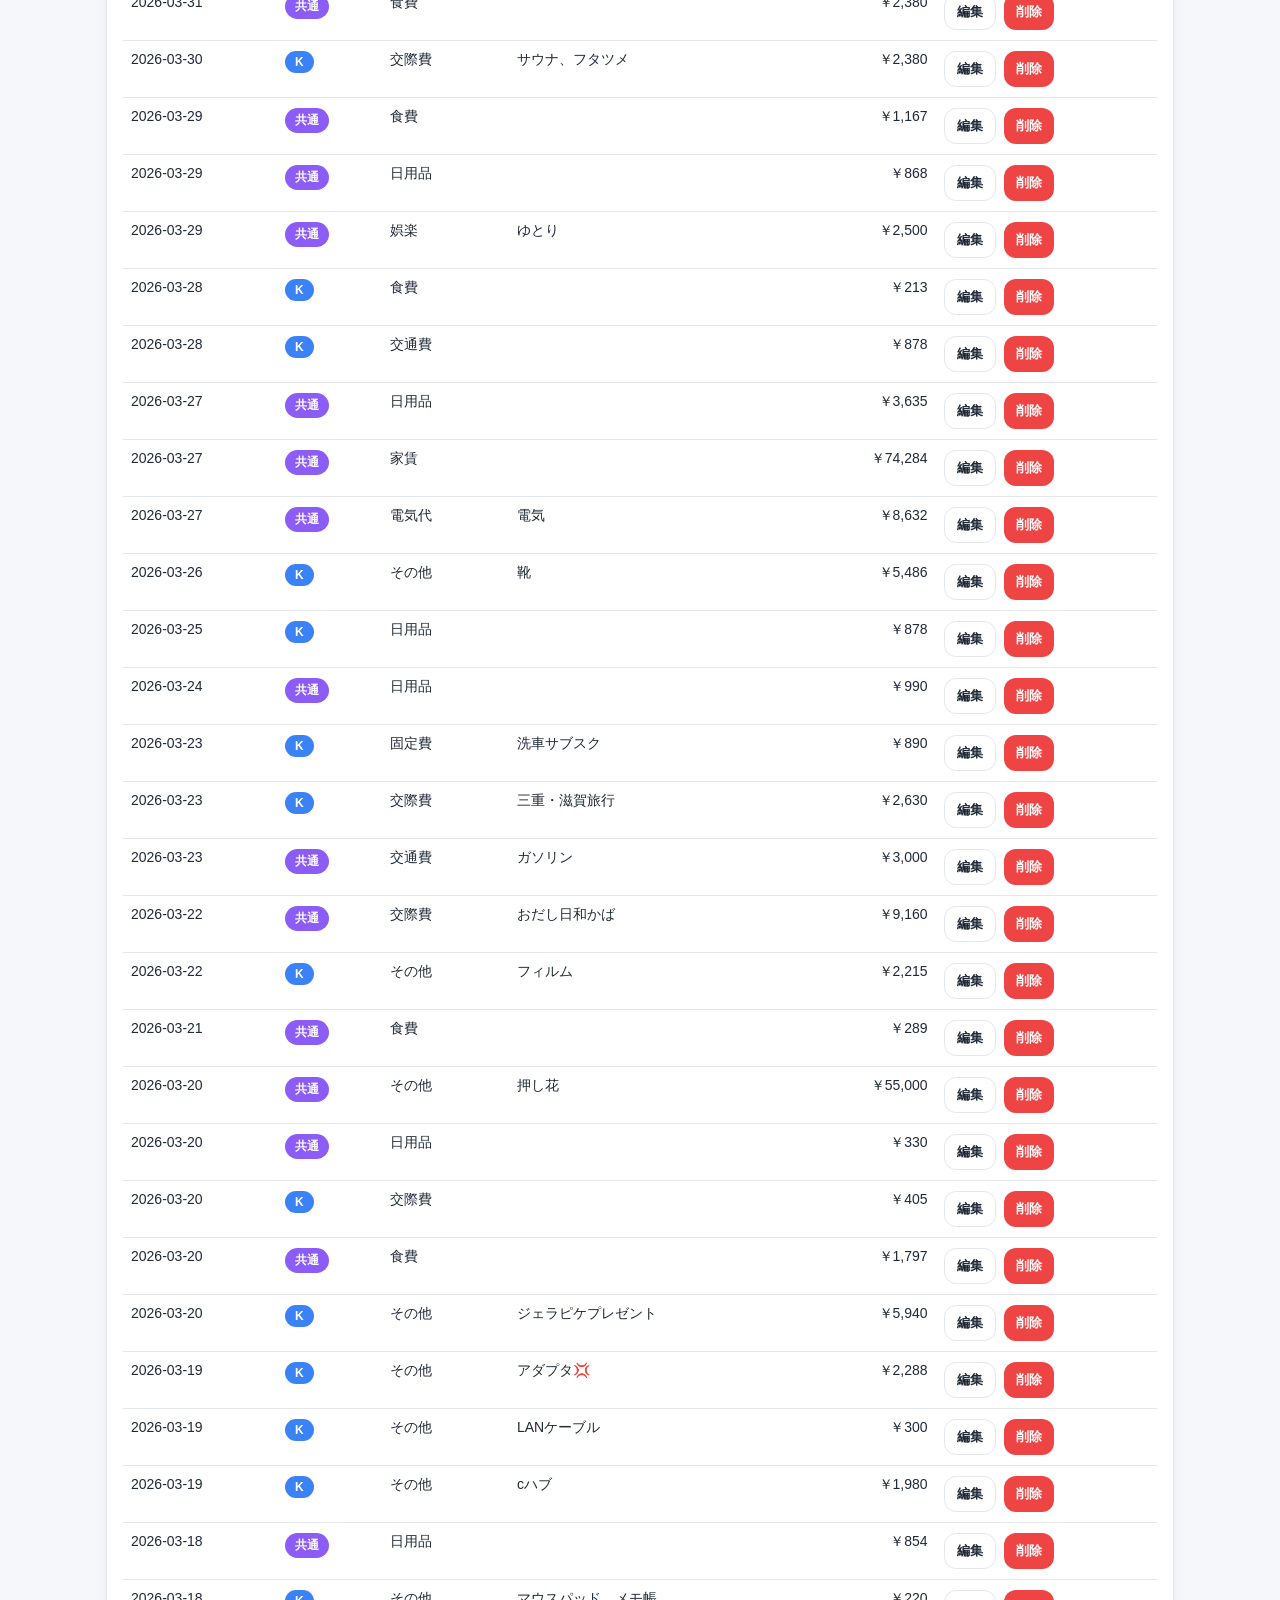
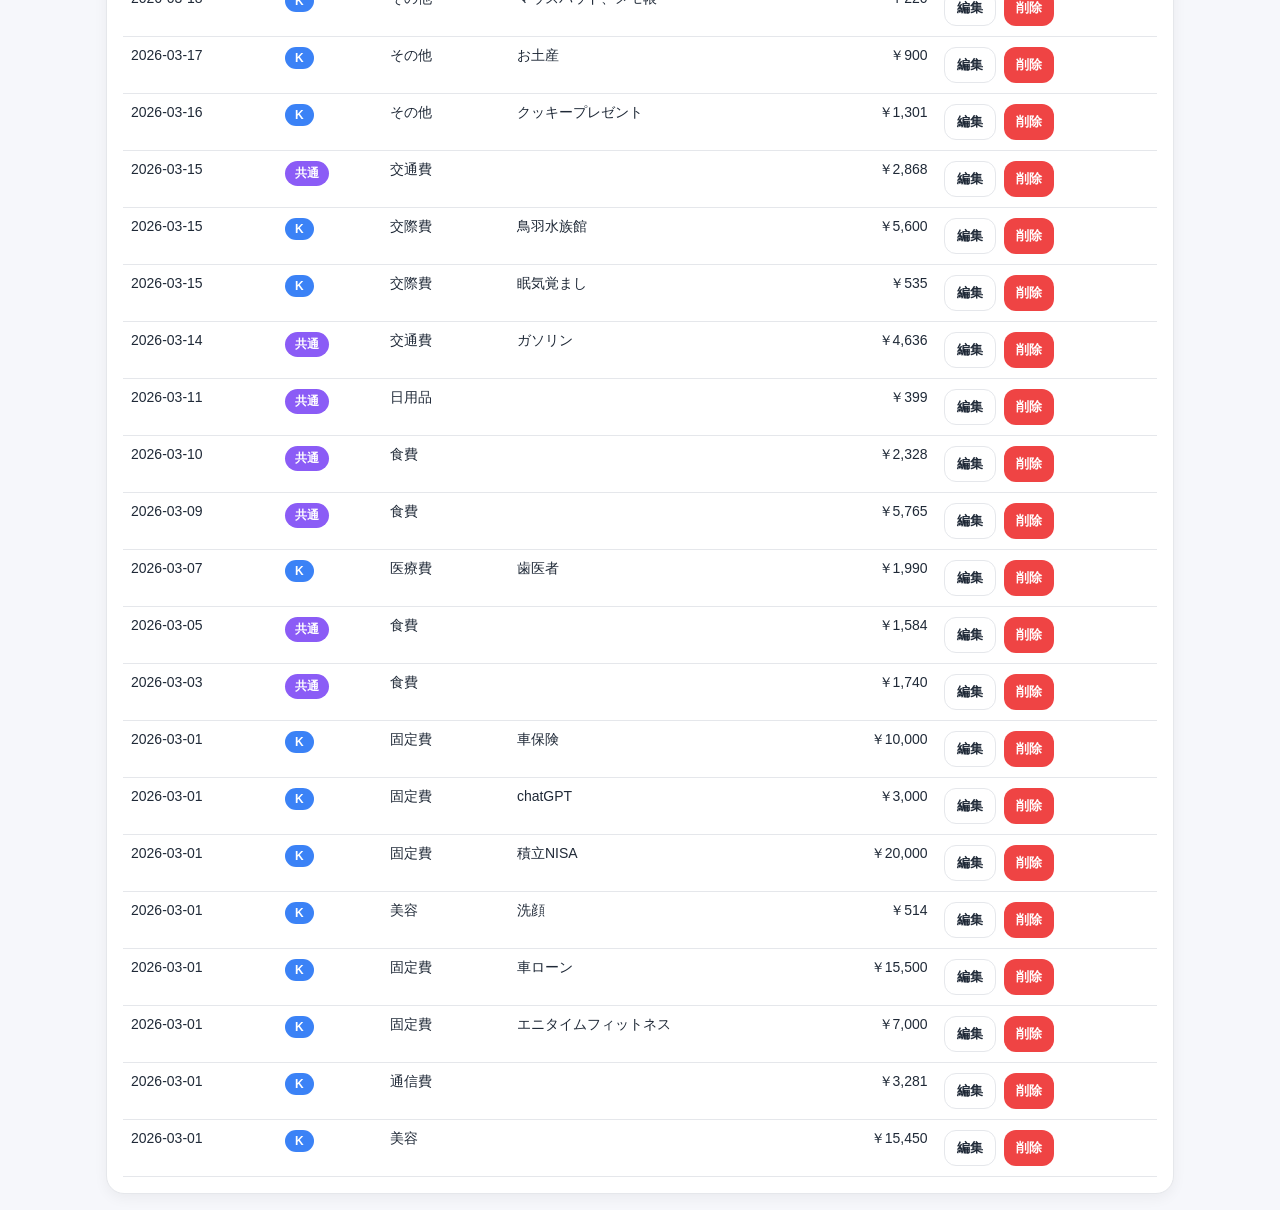
==== commit 013afb85: "Add recurring subscription and fixed cost management" ====
--- a/index.html
+++ b/index.html
@@ -150,6 +150,9 @@
     .tag-common{background:var(--common)}
     .tag-male{background:var(--male)}
     .tag-female{background:var(--female)}
+    .tag-recurring{background:var(--accent2);margin-left:6px}
+    .status-active{color:var(--accent2);font-weight:700}
+    .status-paused{color:var(--sub);font-weight:700}
     table{
       width:100%;
       border-collapse:collapse;
@@ -232,6 +235,7 @@
       <div class="actions">
         <button class="small btn-sub" id="themeBtn">🌙 ダークモード切替</button>
         <button class="small btn-sub" id="exportBtn">CSV書き出し</button>
+        <button class="small btn-sub" id="backupBtn">完全バックアップ</button>
         <button class="small btn-danger" id="resetBtn">全データ削除</button>
       </div>
     </div>
@@ -273,10 +277,77 @@
             <input type="number" id="femaleTransfer" placeholder="例 50000" />
           </div>
         </div>
-        <div id="fixedCostInputs" class="grid-4 section-space"></div>
+        <div class="section-space">
+          <div class="section-title">従来の固定費（月別データとして保持）</div>
+          <div id="fixedCostInputs" class="grid-4"></div>
+        </div>
         <div id="commonBudgetInputs" class="grid-3 section-space"></div>
         <div class="section-space">
           <button class="btn-primary" id="saveMonthlyBtn">月初設定を保存</button>
+        </div>
+      </div>
+
+      <div class="card" data-page="ledger">
+        <h2>サブスク・固定費管理</h2>
+        <div class="muted">一度登録すると、対象月の支出へ重複なしで反映します。マスターの変更は、すでに作成済みの月には影響しません。</div>
+        <div class="grid-4 section-space">
+          <div>
+            <label>項目名</label>
+            <input type="text" id="recurringName" placeholder="例 ChatGPT、車ローン" />
+          </div>
+          <div>
+            <label>金額</label>
+            <input type="number" id="recurringAmount" placeholder="例 3000" />
+          </div>
+          <div>
+            <label>支出区分</label>
+            <select id="recurringOwner">
+              <option value="common">共通</option>
+              <option value="male">K</option>
+              <option value="female">A</option>
+            </select>
+          </div>
+          <div>
+            <label>カテゴリ</label>
+            <select id="recurringCategory"></select>
+          </div>
+          <div>
+            <label>引き落とし日</label>
+            <input type="number" id="recurringDay" min="1" max="31" value="1" />
+          </div>
+          <div>
+            <label>適用開始月</label>
+            <input type="month" id="recurringStartMonth" />
+          </div>
+          <div>
+            <label>&nbsp;</label>
+            <button class="btn-primary" id="saveRecurringBtn">固定費を登録</button>
+          </div>
+          <div>
+            <label>&nbsp;</label>
+            <button class="btn-sub" id="cancelRecurringBtn" style="display:none">編集をキャンセル</button>
+          </div>
+        </div>
+        <div class="actions section-space">
+          <button class="small btn-sub" id="applyRecurringBtn">表示月に固定費を反映</button>
+          <span class="muted" id="recurringMessage"></span>
+        </div>
+        <div class="section-space" style="overflow:auto">
+          <table>
+            <thead>
+              <tr>
+                <th>状態</th>
+                <th>項目</th>
+                <th>区分</th>
+                <th>カテゴリ</th>
+                <th>引落日</th>
+                <th>開始月</th>
+                <th class="right">金額</th>
+                <th>操作</th>
+              </tr>
+            </thead>
+            <tbody id="recurringTable"></tbody>
+          </table>
         </div>
       </div>
 
@@ -437,6 +508,8 @@
       female: { label: "A", color: "var(--female)", tagClass: "tag-female", share: 0.4, incomeKey: "femaleSalary" }
     };
     const STORAGE_KEY = "kakeibo_app_v1";
+    const RECURRING_DATA_VERSION = 2;
+    const RECURRING_BACKUP_KEY = `${STORAGE_KEY}_backup_before_recurring_v2`;
     const RECOVERED_STATE_SNAPSHOTS = [
       {
         currentMonth: "2026-03",
@@ -522,6 +595,7 @@
 
     const state = loadState();
     let editingId = null;
+    let editingRecurringId = null;
 
     const els = {
       monthPicker: document.getElementById("monthPicker"),
@@ -538,6 +612,17 @@
       category: document.getElementById("category"),
       memo: document.getElementById("memo"),
       saveTxBtn: document.getElementById("saveTxBtn"),
+      recurringName: document.getElementById("recurringName"),
+      recurringAmount: document.getElementById("recurringAmount"),
+      recurringOwner: document.getElementById("recurringOwner"),
+      recurringCategory: document.getElementById("recurringCategory"),
+      recurringDay: document.getElementById("recurringDay"),
+      recurringStartMonth: document.getElementById("recurringStartMonth"),
+      saveRecurringBtn: document.getElementById("saveRecurringBtn"),
+      cancelRecurringBtn: document.getElementById("cancelRecurringBtn"),
+      applyRecurringBtn: document.getElementById("applyRecurringBtn"),
+      recurringMessage: document.getElementById("recurringMessage"),
+      recurringTable: document.getElementById("recurringTable"),
       txTable: document.getElementById("txTable"),
       summaryArea: document.getElementById("summaryArea"),
       filterOwner: document.getElementById("filterOwner"),
@@ -552,6 +637,7 @@
       pieArea: document.getElementById("pieArea"),
       calendarArea: document.getElementById("calendarArea"),
       exportBtn: document.getElementById("exportBtn"),
+      backupBtn: document.getElementById("backupBtn"),
       resetBtn: document.getElementById("resetBtn"),
       themeBtn: document.getElementById("themeBtn"),
       editState: document.getElementById("editState"),
@@ -562,18 +648,20 @@
     init();
 
     function init(){
-      const now = new Date();
-      const month = state.currentMonth || now.toISOString().slice(0,7);
+      const month = state.currentMonth || getCurrentMonthKey();
       state.currentMonth = month;
       els.monthPicker.value = month;
-      els.date.value = new Date().toISOString().slice(0,10);
+      els.date.value = getTodayDateKey();
 
       applyTheme();
       renderCategoryOptions();
       renderFilterCategoryOptions();
+      renderRecurringCategoryOptions();
       renderFixedCostInputs();
       renderBudgetInputs();
       loadMonthlyInputs();
+      resetRecurringForm();
+      applyRecurringForCurrentCalendarMonth();
       renderAll();
       setPage(state.currentPage || "ledger");
 
@@ -581,6 +669,9 @@
         state.currentMonth = els.monthPicker.value;
         saveState();
         loadMonthlyInputs();
+        if(state.currentMonth === getCurrentMonthKey()){
+          applyRecurringForCurrentCalendarMonth();
+        }
         renderAll();
       });
 
@@ -596,7 +687,15 @@
         renderTransactions();
       });
       els.addCategoryBtn.addEventListener("click", addCategory);
+      els.saveRecurringBtn.addEventListener("click", saveRecurringItem);
+      els.cancelRecurringBtn.addEventListener("click", resetRecurringForm);
+      els.applyRecurringBtn.addEventListener("click", () => {
+        const added = ensureRecurringTransactions(state.currentMonth, true);
+        setRecurringMessage(added ? `${added}件を表示月へ反映しました` : "追加対象はありません");
+        renderAll();
+      });
       els.exportBtn.addEventListener("click", exportCSV);
+      els.backupBtn.addEventListener("click", exportJSONBackup);
       els.resetBtn.addEventListener("click", resetAll);
       els.themeBtn.addEventListener("click", toggleTheme);
       els.tabButtons.forEach(btn => {
@@ -610,15 +709,29 @@
         categories: [...DEFAULT_CATEGORIES],
         monthly: {},
         transactions: [],
+        recurringItems: [],
+        recurringSkips: {},
+        dataVersion: RECURRING_DATA_VERSION,
         theme: "light",
         currentPage: "ledger"
       };
       const candidates = [];
       const raw = localStorage.getItem(STORAGE_KEY);
       if(raw){
+        let parsed = null;
         try{
-          candidates.push(JSON.parse(raw));
+          parsed = JSON.parse(raw);
         }catch(e){}
+        if(parsed){
+          if(Number(parsed.dataVersion || 0) < RECURRING_DATA_VERSION){
+            try{
+              if(!localStorage.getItem(RECURRING_BACKUP_KEY)){
+                localStorage.setItem(RECURRING_BACKUP_KEY, raw);
+              }
+            }catch(e){}
+          }
+          candidates.push(parsed);
+        }
       }
       candidates.push(...collectLegacyStateCandidates());
       const normalized = candidates.length
@@ -634,6 +747,7 @@
       for(let i = 0; i < localStorage.length; i++){
         const key = localStorage.key(i);
         if(!key || key === STORAGE_KEY) continue;
+        if(key.startsWith(`${STORAGE_KEY}_backup_`)) continue;
         const lowerKey = key.toLowerCase();
         const raw = localStorage.getItem(key);
         if(!raw || !/^\s*[\[{]/.test(raw)) continue;
@@ -663,6 +777,9 @@
         categories: [],
         monthly: {},
         transactions: [],
+        recurringItems: [],
+        recurringSkips: {},
+        dataVersion: RECURRING_DATA_VERSION,
         theme: "light",
         currentPage: "ledger"
       });
@@ -681,6 +798,11 @@
         ...(Array.isArray(merged.transactions) ? merged.transactions : []),
         ...(Array.isArray(source.transactions) ? source.transactions : [])
       ];
+      merged.recurringItems = [
+        ...(Array.isArray(merged.recurringItems) ? merged.recurringItems : []),
+        ...(Array.isArray(source.recurringItems) ? source.recurringItems : [])
+      ];
+      merged.recurringSkips = mergeRecurringSkipMaps(merged.recurringSkips, source.recurringSkips);
       merged.monthly = {
         ...(merged.monthly && typeof merged.monthly === "object" ? merged.monthly : {}),
         ...(source.monthly && typeof source.monthly === "object" ? source.monthly : {}),
@@ -689,6 +811,7 @@
       if(!merged.currentMonth && source.currentMonth) merged.currentMonth = source.currentMonth;
       if(merged.theme !== "dark" && source.theme === "dark") merged.theme = "dark";
       if(merged.currentPage !== "analysis" && source.currentPage === "analysis") merged.currentPage = "analysis";
+      merged.dataVersion = Math.max(Number(merged.dataVersion || 0), Number(source.dataVersion || 0), RECURRING_DATA_VERSION);
       return merged;
     }
 
@@ -711,11 +834,55 @@
       normalized.transactions = Array.isArray(normalized.transactions)
         ? dedupeTransactions(normalized.transactions.map(normalizeTransaction).filter(Boolean))
         : [];
+      normalized.recurringItems = normalizeRecurringItems(normalized.recurringItems);
+      normalized.recurringSkips = normalizeRecurringSkips(normalized.recurringSkips);
       normalized.monthly = normalizeMonthlyMap(normalized.monthly, normalized.transactions);
+      normalized.dataVersion = RECURRING_DATA_VERSION;
       normalized.theme = normalized.theme === "dark" ? "dark" : "light";
       normalized.currentPage = normalized.currentPage === "analysis" ? "analysis" : "ledger";
       normalized.currentMonth = normalizeMonthKey(normalized.currentMonth);
       return normalized;
+    }
+
+    function normalizeRecurringItems(items){
+      const map = new Map();
+      (Array.isArray(items) ? items : []).forEach((item, index) => {
+        if(!item || typeof item !== "object") return;
+        const name = String(item.name || "").trim();
+        const amount = Number(item.amount || 0);
+        if(!name || amount <= 0) return;
+        const id = String(item.id || `legacy-recurring-${index}-${name}`);
+        map.set(id, {
+          ...item,
+          id,
+          name,
+          amount,
+          owner: normalizeOwner(item.owner),
+          category: String(item.category || "固定費").trim() || "固定費",
+          chargeDay: Math.min(31, Math.max(1, Math.trunc(Number(item.chargeDay || 1)))),
+          startMonth: normalizeMonthKey(item.startMonth) || getCurrentMonthKey(),
+          active: item.active !== false,
+          createdAt: String(item.createdAt || "")
+        });
+      });
+      return [...map.values()];
+    }
+
+    function mergeRecurringSkipMaps(left, right){
+      const merged = {};
+      [left, right].forEach(source => {
+        if(!source || typeof source !== "object") return;
+        Object.entries(source).forEach(([month, ids]) => {
+          const normalizedMonth = normalizeMonthKey(month);
+          if(!normalizedMonth || !Array.isArray(ids)) return;
+          merged[normalizedMonth] = [...new Set([...(merged[normalizedMonth] || []), ...ids.map(String)])];
+        });
+      });
+      return merged;
+    }
+
+    function normalizeRecurringSkips(source){
+      return mergeRecurringSkipMaps({}, source);
     }
 
     function dedupeTransactions(transactions){
@@ -876,7 +1043,9 @@
         amount: Number(tx.amount || 0),
         owner,
         category,
-        memo: typeof tx.memo === "string" ? tx.memo : ""
+        memo: typeof tx.memo === "string" ? tx.memo : "",
+        recurringId: tx.recurringId ? String(tx.recurringId) : "",
+        isRecurring: Boolean(tx.isRecurring || tx.recurringId)
       };
     }
 
@@ -993,6 +1162,200 @@
       return `${dt.getFullYear()}-${String(dt.getMonth() + 1).padStart(2,"0")}`;
     }
 
+    function getCurrentMonthKey(){
+      const now = new Date();
+      return `${now.getFullYear()}-${String(now.getMonth() + 1).padStart(2,"0")}`;
+    }
+
+    function getTodayDateKey(){
+      const now = new Date();
+      return `${now.getFullYear()}-${String(now.getMonth() + 1).padStart(2,"0")}-${String(now.getDate()).padStart(2,"0")}`;
+    }
+
+    function renderRecurringCategoryOptions(){
+      const current = els.recurringCategory.value;
+      els.recurringCategory.innerHTML = "";
+      state.categories.forEach(cat => {
+        const opt = document.createElement("option");
+        opt.value = cat;
+        opt.textContent = cat;
+        els.recurringCategory.appendChild(opt);
+      });
+      const preferred = current && state.categories.includes(current)
+        ? current
+        : (state.categories.includes("固定費") ? "固定費" : (state.categories[0] || ""));
+      els.recurringCategory.value = preferred;
+    }
+
+    function resetRecurringForm(){
+      editingRecurringId = null;
+      els.recurringName.value = "";
+      els.recurringAmount.value = "";
+      els.recurringOwner.value = "common";
+      els.recurringDay.value = "1";
+      els.recurringStartMonth.value = state.currentMonth || getCurrentMonthKey();
+      renderRecurringCategoryOptions();
+      els.saveRecurringBtn.textContent = "固定費を登録";
+      els.cancelRecurringBtn.style.display = "none";
+    }
+
+    function saveRecurringItem(){
+      const name = String(els.recurringName.value || "").trim();
+      const amount = Number(els.recurringAmount.value || 0);
+      const owner = normalizeOwner(els.recurringOwner.value);
+      const category = String(els.recurringCategory.value || "").trim();
+      const chargeDay = Math.min(31, Math.max(1, Math.trunc(Number(els.recurringDay.value || 1))));
+      const startMonth = normalizeMonthKey(els.recurringStartMonth.value);
+
+      if(!name) return alert("項目名を入力してください");
+      if(!amount || amount <= 0) return alert("金額を正しく入力してください");
+      if(!category) return alert("カテゴリを選んでください");
+      if(!startMonth) return alert("適用開始月を選んでください");
+
+      const isNew = !editingRecurringId;
+      let item;
+      if(isNew){
+        item = {
+          id: crypto.randomUUID(),
+          name,
+          amount,
+          owner,
+          category,
+          chargeDay,
+          startMonth,
+          active: true,
+          createdAt: new Date().toISOString()
+        };
+        state.recurringItems.push(item);
+      }else{
+        const index = state.recurringItems.findIndex(entry => entry.id === editingRecurringId);
+        if(index < 0) return resetRecurringForm();
+        item = {
+          ...state.recurringItems[index],
+          name,
+          amount,
+          owner,
+          category,
+          chargeDay,
+          startMonth
+        };
+        state.recurringItems[index] = item;
+      }
+
+      let added = 0;
+      if(isNew && startMonth <= state.currentMonth){
+        added = createRecurringTransaction(item, state.currentMonth) ? 1 : 0;
+      }
+      saveState();
+      resetRecurringForm();
+      renderAll();
+      setRecurringMessage(isNew
+        ? `固定費を登録しました${added ? "。表示月にも反映済みです" : ""}`
+        : "固定費を更新しました。作成済みの月は変更していません");
+    }
+
+    function renderRecurringItems(){
+      const items = [...(state.recurringItems || [])].sort((a, b) => {
+        if(a.active !== b.active) return a.active ? -1 : 1;
+        return String(a.name).localeCompare(String(b.name), "ja");
+      });
+      els.recurringTable.innerHTML = items.map(item => `
+        <tr>
+          <td><span class="${item.active ? "status-active" : "status-paused"}">${item.active ? "有効" : "停止中"}</span></td>
+          <td>${escapeHtml(item.name)}</td>
+          <td>${ownerTag(item.owner)}</td>
+          <td>${escapeHtml(item.category)}</td>
+          <td>${item.chargeDay}日</td>
+          <td>${escapeHtml(item.startMonth)}</td>
+          <td class="right">${yen(item.amount)}</td>
+          <td>
+            <div class="actions">
+              <button class="small btn-sub" onclick="editRecurring('${escapeJs(item.id)}')">編集</button>
+              <button class="small ${item.active ? "btn-danger" : "btn-sub"}" onclick="toggleRecurring('${escapeJs(item.id)}')">${item.active ? "停止" : "再開"}</button>
+            </div>
+          </td>
+        </tr>
+      `).join("") || `<tr><td colspan="8" class="muted">登録されたサブスク・固定費はありません</td></tr>`;
+    }
+
+    window.editRecurring = function(id){
+      const item = state.recurringItems.find(entry => entry.id === id);
+      if(!item) return;
+      editingRecurringId = id;
+      els.recurringName.value = item.name;
+      els.recurringAmount.value = item.amount;
+      els.recurringOwner.value = item.owner;
+      renderRecurringCategoryOptions();
+      els.recurringCategory.value = item.category;
+      els.recurringDay.value = item.chargeDay;
+      els.recurringStartMonth.value = item.startMonth;
+      els.saveRecurringBtn.textContent = "固定費の編集を保存";
+      els.cancelRecurringBtn.style.display = "";
+      setRecurringMessage("固定費を編集中です");
+    }
+
+    window.toggleRecurring = function(id){
+      const item = state.recurringItems.find(entry => entry.id === id);
+      if(!item) return;
+      if(item.active && !confirm(`「${item.name}」を停止しますか？ 過去の支出は残ります。`)) return;
+      item.active = !item.active;
+      if(item.active){
+        ensureRecurringTransactions(getCurrentMonthKey(), false);
+      }
+      saveState();
+      renderAll();
+      setRecurringMessage(item.active ? `${item.name}を再開しました` : `${item.name}を停止しました`);
+    }
+
+    function applyRecurringForCurrentCalendarMonth(){
+      const added = ensureRecurringTransactions(getCurrentMonthKey(), false);
+      if(added) setRecurringMessage(`${added}件の固定費を今月へ自動反映しました`);
+    }
+
+    function ensureRecurringTransactions(month, force = false){
+      const normalizedMonth = normalizeMonthKey(month);
+      if(!normalizedMonth) return 0;
+      if(!force && normalizedMonth !== getCurrentMonthKey()) return 0;
+      let added = 0;
+      (state.recurringItems || []).forEach(item => {
+        if(createRecurringTransaction(item, normalizedMonth)) added++;
+      });
+      if(added) saveState();
+      return added;
+    }
+
+    function createRecurringTransaction(item, month){
+      if(!item?.active || item.startMonth > month) return false;
+      const skipped = state.recurringSkips?.[month] || [];
+      if(skipped.includes(item.id)) return false;
+      const exists = state.transactions.some(tx => tx.month === month && tx.recurringId === item.id);
+      if(exists) return false;
+      state.transactions.push({
+        id: crypto.randomUUID(),
+        date: getRecurringDate(month, item.chargeDay),
+        month,
+        amount: Number(item.amount || 0),
+        owner: normalizeOwner(item.owner),
+        category: item.category,
+        memo: item.name,
+        recurringId: item.id,
+        isRecurring: true,
+        generatedAt: new Date().toISOString()
+      });
+      return true;
+    }
+
+    function getRecurringDate(month, chargeDay){
+      const [year, monthNumber] = month.split("-").map(Number);
+      const lastDay = new Date(year, monthNumber, 0).getDate();
+      const day = Math.min(lastDay, Math.max(1, Math.trunc(Number(chargeDay || 1))));
+      return `${month}-${String(day).padStart(2,"0")}`;
+    }
+
+    function setRecurringMessage(message){
+      els.recurringMessage.textContent = message || "";
+    }
+
     function renderCategoryOptions(){
       els.category.innerHTML = "";
       state.categories.forEach(cat => {
@@ -1036,6 +1399,7 @@
       els.newCategory.value = "";
       renderCategoryOptions();
       renderFilterCategoryOptions();
+      renderRecurringCategoryOptions();
     }
 
     window.renameCategory = function(oldName){
@@ -1049,16 +1413,21 @@
       state.transactions.forEach(t => {
         if(t.category === oldName) t.category = name;
       });
+      state.recurringItems.forEach(item => {
+        if(item.category === oldName) item.category = name;
+      });
       saveState();
       renderCategoryOptions();
       renderFilterCategoryOptions();
+      renderRecurringCategoryOptions();
       renderAll();
     }
 
     window.deleteCategory = function(name){
-      const used = state.transactions.some(t => t.category === name);
+      const used = state.transactions.some(t => t.category === name)
+        || state.recurringItems.some(item => item.category === name);
       if(used){
-        alert("このカテゴリは使用中なので削除できません");
+        alert("このカテゴリは支出または固定費で使用中なので削除できません");
         return;
       }
       if(!confirm("カテゴリを削除しますか？")) return;
@@ -1066,6 +1435,7 @@
       saveState();
       renderCategoryOptions();
       renderFilterCategoryOptions();
+      renderRecurringCategoryOptions();
     }
 
     function saveTransaction(){
@@ -1079,7 +1449,9 @@
       if(!amount || amount <= 0) return alert("金額を正しく入力してください");
       if(!category) return alert("カテゴリを選んでください");
 
+      const existingTx = editingId ? state.transactions.find(t => t.id === editingId) : null;
       const tx = {
+        ...(existingTx || {}),
         id: editingId || crypto.randomUUID(),
         date,
         month: date.slice(0,7),
@@ -1089,6 +1461,12 @@
         memo
       };
 
+      if(existingTx?.recurringId && existingTx.month && existingTx.month !== tx.month){
+        state.recurringSkips[existingTx.month] = [
+          ...new Set([...(state.recurringSkips[existingTx.month] || []), existingTx.recurringId])
+        ];
+      }
+
       if(editingId){
         const idx = state.transactions.findIndex(t => t.id === editingId);
         state.transactions[idx] = tx;
@@ -1109,7 +1487,7 @@
       els.memo.value = "";
       els.owner.value = "common";
       els.category.value = state.categories[0] || "";
-      els.date.value = new Date().toISOString().slice(0,10);
+      els.date.value = getTodayDateKey();
     }
 
     function getTransactionsForCurrentMonth(){
@@ -1126,6 +1504,7 @@
       renderBudgetAnalysis();
       renderPieCharts();
       renderCalendar();
+      renderRecurringItems();
     }
 
     function setPage(page){
@@ -1187,7 +1566,7 @@
         <tr>
           <td>${escapeHtml(t.date)}</td>
           <td>${ownerTag(t.owner)}</td>
-          <td>${escapeHtml(t.category)}</td>
+          <td>${escapeHtml(t.category)}${t.isRecurring ? '<span class="tag tag-recurring">自動</span>' : ''}</td>
           <td>${escapeHtml(t.memo || "")}</td>
           <td class="right">${yen(t.amount)}</td>
           <td>
@@ -1215,7 +1594,17 @@
     }
 
     window.deleteTx = function(id){
-      if(!confirm("この支出を削除しますか？")) return;
+      const target = state.transactions.find(t => t.id === id);
+      if(!target) return;
+      const message = target.recurringId
+        ? "この月の固定費を削除しますか？ この月には自動で再追加されません。"
+        : "この支出を削除しますか？";
+      if(!confirm(message)) return;
+      if(target.recurringId && target.month){
+        state.recurringSkips[target.month] = [
+          ...new Set([...(state.recurringSkips[target.month] || []), target.recurringId])
+        ];
+      }
       state.transactions = state.transactions.filter(t => t.id !== id);
       if(editingId === id){
         editingId = null;
@@ -1497,17 +1886,31 @@
 
     function exportCSV(){
       const rows = [
-        ["date","month","owner","category","memo","amount"],
-        ...state.transactions.map(t => [t.date,t.month,t.owner,t.category,t.memo || "",t.amount])
+        ["date","month","owner","category","memo","amount","is_recurring","recurring_id"],
+        ...state.transactions.map(t => [t.date,t.month,t.owner,t.category,t.memo || "",t.amount,t.isRecurring ? "true" : "false",t.recurringId || ""])
       ];
       const csv = rows.map(r => r.map(v => `"${String(v).replaceAll('"','""')}"`).join(",")).join("\\n");
       const blob = new Blob([csv], {type: "text/csv;charset=utf-8;"});
+      downloadBlob(blob, "kakeibo.csv");
+    }
+
+    function exportJSONBackup(){
+      saveState();
+      const json = JSON.stringify(state, null, 2);
+      const blob = new Blob([json], {type: "application/json;charset=utf-8;"});
+      downloadBlob(blob, `kakeibo-full-backup-${getTodayDateKey()}.json`);
+    }
+
+    function downloadBlob(blob, fileName){
       const url = URL.createObjectURL(blob);
       const a = document.createElement("a");
       a.href = url;
-      a.download = "kakeibo.csv";
+      a.download = fileName;
+      a.style.display = "none";
+      document.body.appendChild(a);
       a.click();
-      URL.revokeObjectURL(url);
+      a.remove();
+      setTimeout(() => URL.revokeObjectURL(url), 1000);
     }
 
     function resetAll(){
